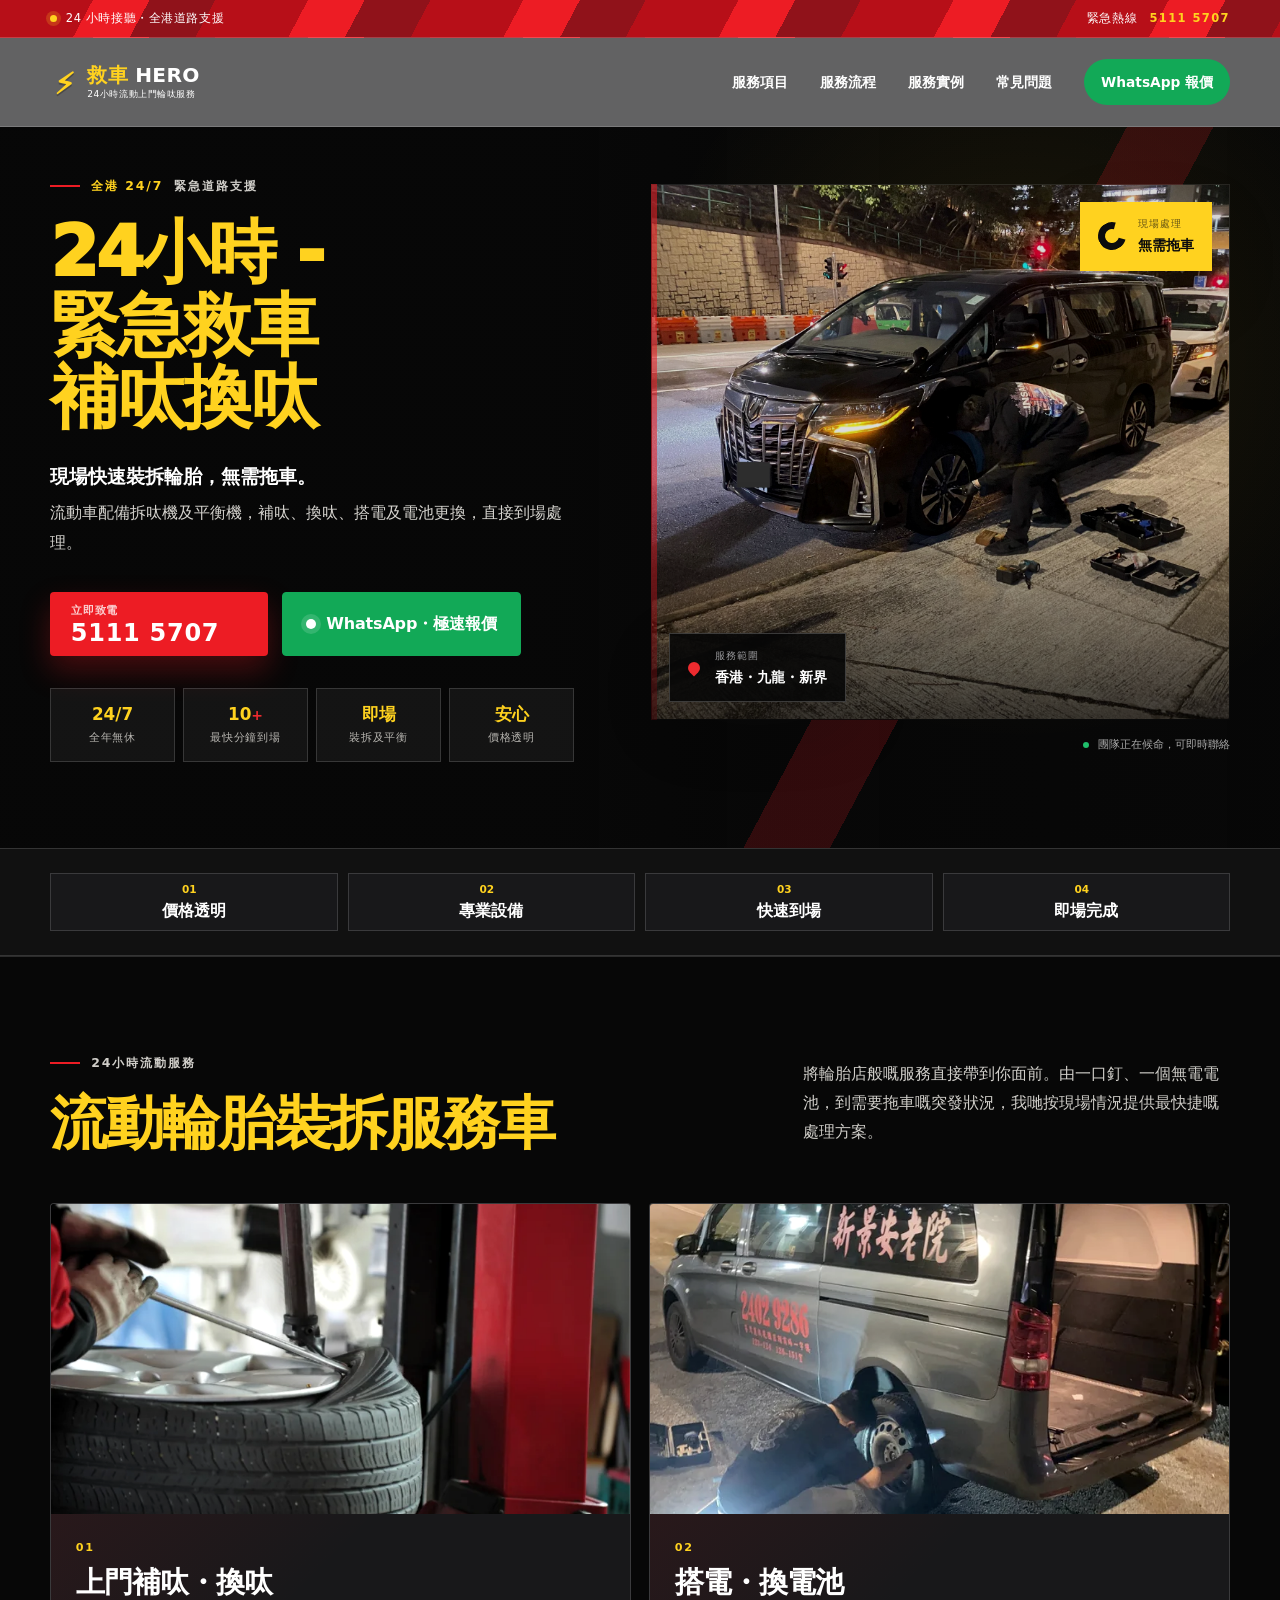
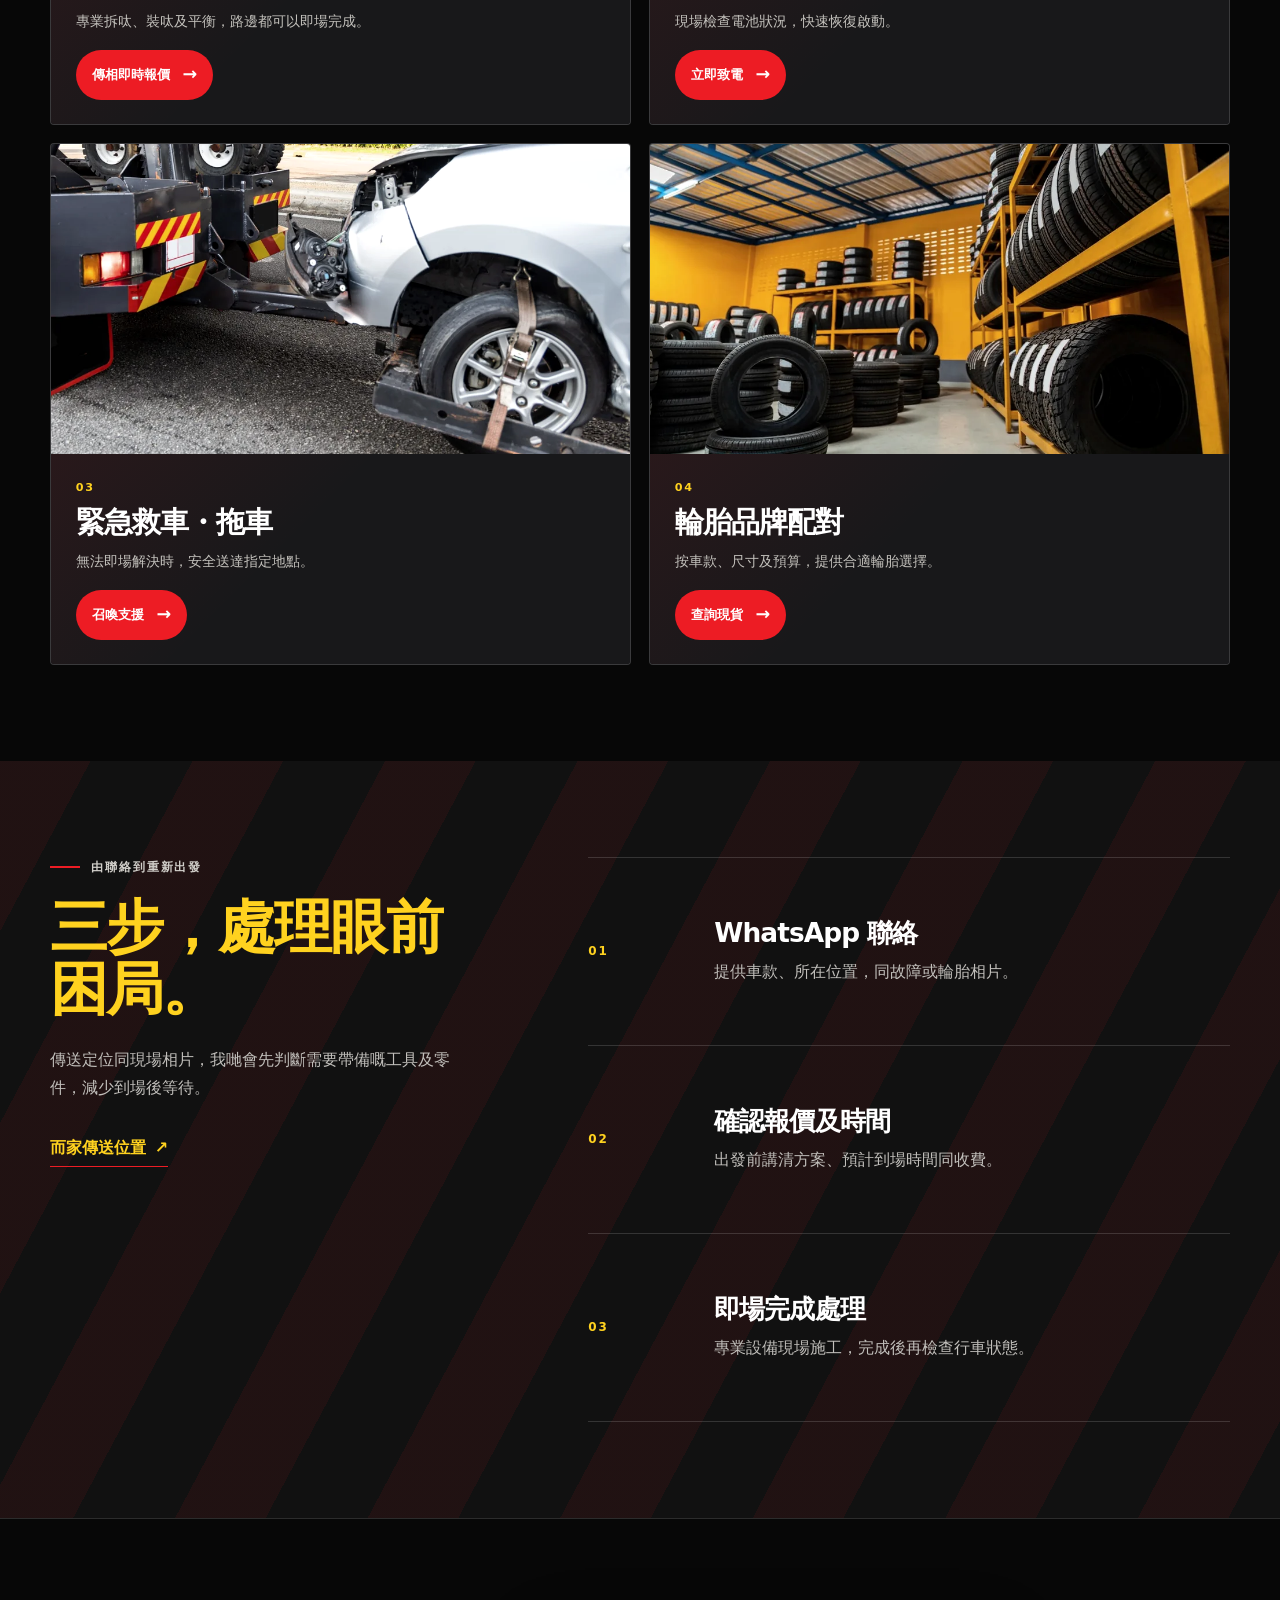
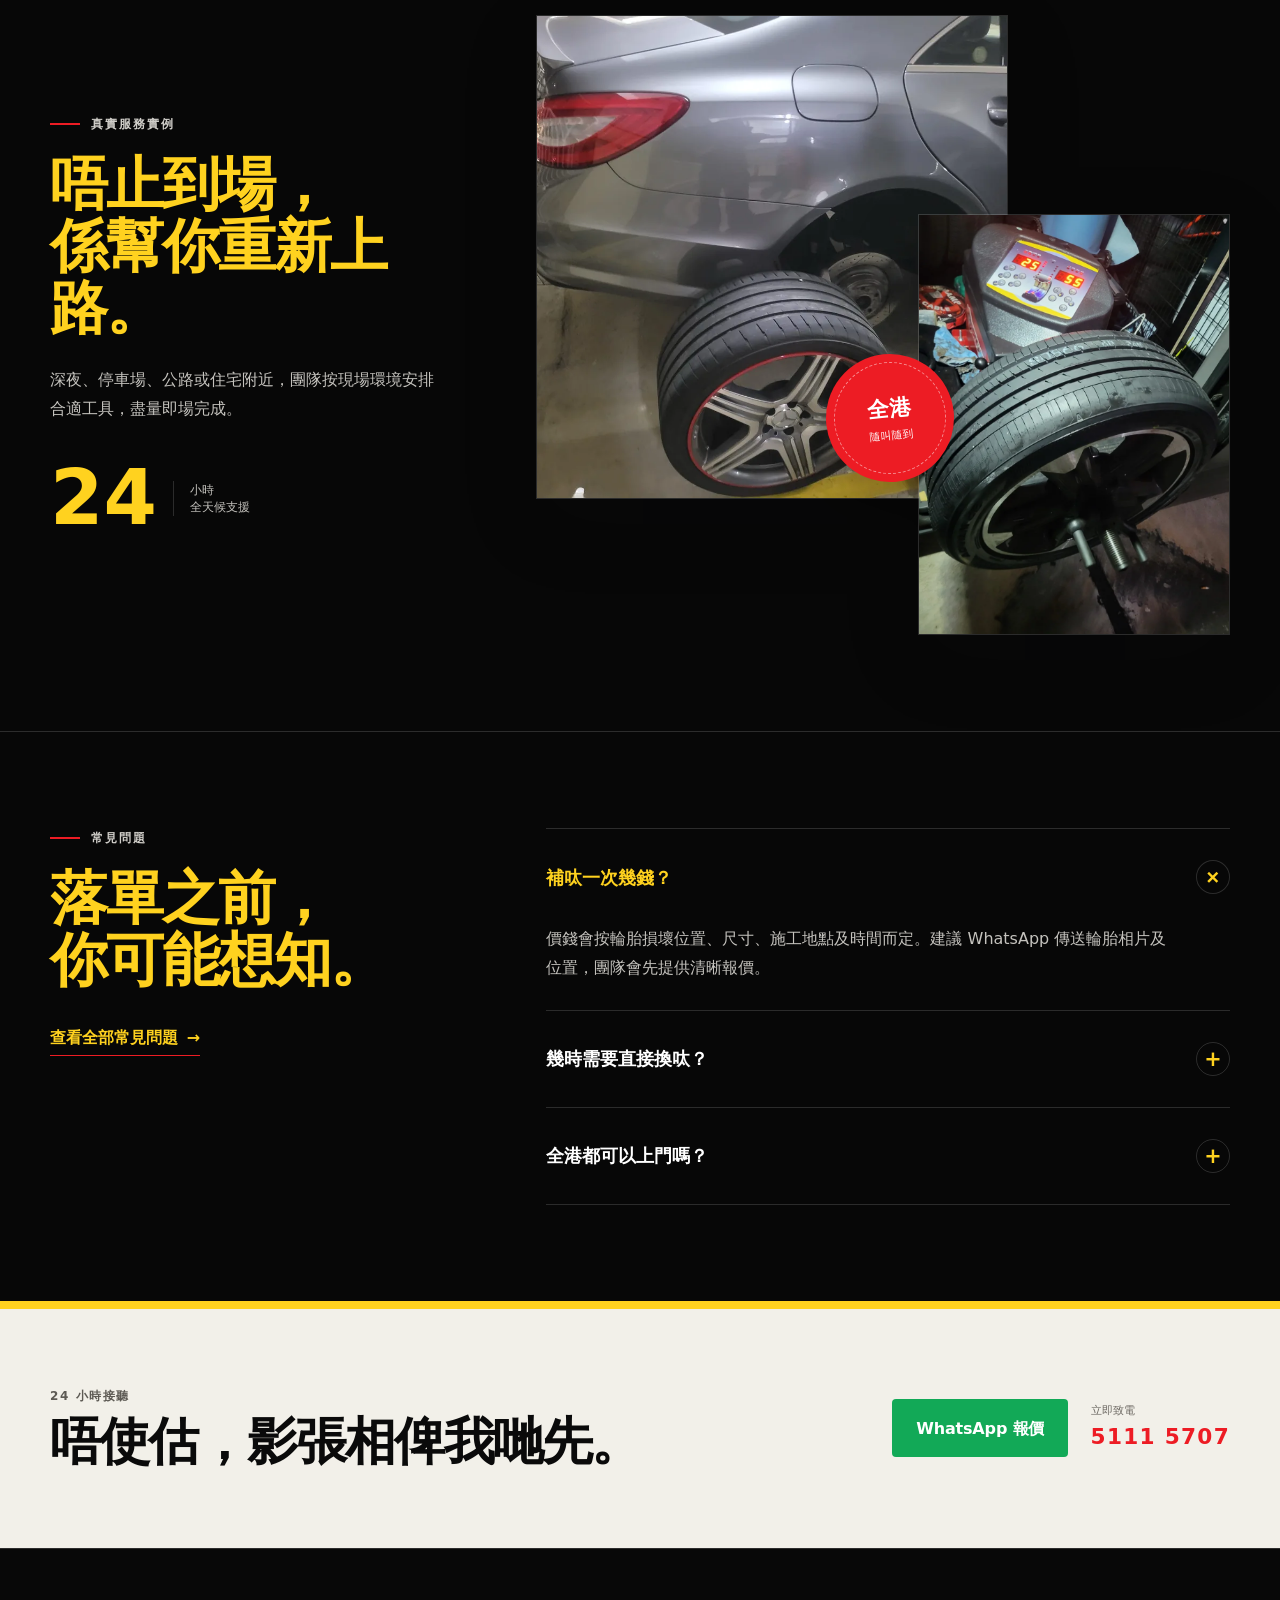
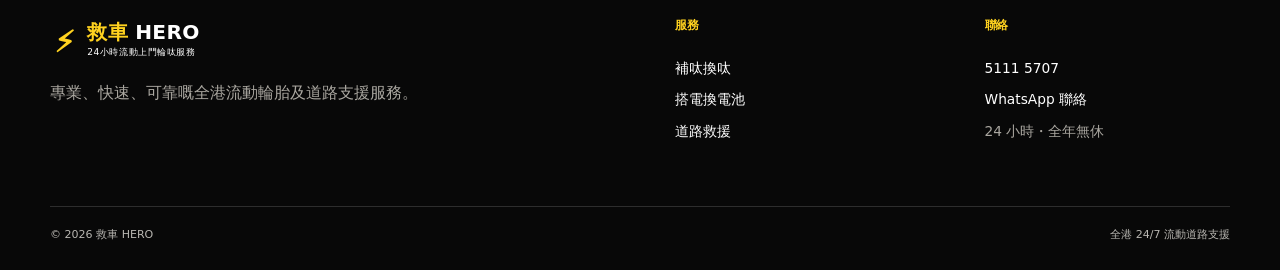
==== index.html @ 3fd49a1b "feat(預覽站): 發布 CarHero V2 獨立版本" ====
<!doctype html>
<html lang="zh-Hant-HK">
<head>
  <meta charset="UTF-8">
  <meta name="viewport" content="width=device-width, initial-scale=1.0, viewport-fit=cover">
  <meta name="theme-color" content="#0b0b0d">
  <link rel="icon" href="favicon.svg" type="image/svg+xml">
  <meta name="description" content="救車 HERO 提供全港 24 小時流動補呔、換呔、搭電及緊急道路支援。">
  <title>救車 HERO｜24 小時流動道路支援</title>
  <link rel="stylesheet" href="styles.css">
  <link rel="stylesheet" href="v2.css">
  <script src="app.js" defer></script>
</head>
<body class="v2-home">
  <a class="skip-link" href="#main">跳到主要內容</a>

  <header class="site-header" data-header>
    <div class="alert-bar">
      <div class="shell alert-inner">
        <p><span class="pulse" aria-hidden="true"></span>24 小時接聽・全港道路支援</p>
        <a href="tel:+85251115707" aria-label="致電救車 HERO 5111 5707">緊急熱線 <strong>5111 5707</strong></a>
      </div>
    </div>

    <div class="shell nav-wrap">
      <a class="brand" href="#top" aria-label="救車 HERO 首頁">
        <span class="brand-mark" aria-hidden="true"><span>⚡</span></span>
        <span class="brand-copy">
          <b>救車 <em>HERO</em></b>
          <small>24小時流動上門輪呔服務</small>
        </span>
      </a>

      <button class="menu-toggle" type="button" aria-expanded="false" aria-controls="site-nav" data-menu-toggle>
        <span class="sr-only">開啟選單</span>
        <span></span><span></span>
      </button>

      <nav id="site-nav" class="site-nav" aria-label="主要導覽" data-nav>
        <a href="#services">服務項目</a>
        <a href="#process">服務流程</a>
        <a href="#cases">服務實例</a>
        <a href="faq.html">常見問題</a>
        <a class="nav-cta" href="https://wa.me/85251115707" target="_blank" rel="noopener">WhatsApp 報價</a>
      </nav>
    </div>
  </header>

  <main id="main">
    <section id="top" class="hero">
      <div class="shell hero-grid">
        <div class="hero-copy reveal">
          <p class="eyebrow"><span>全港 24/7</span> 緊急道路支援</p>
          <h1>24小時 - 緊急救車<br><mark>補呔換呔</mark></h1>
          <p class="hero-lede"><strong>現場快速裝拆輪胎，無需拖車。</strong>流動車配備拆呔機及平衡機，補呔、換呔、搭電及電池更換，直接到場處理。</p>
          <div class="hero-actions">
            <a class="button button-primary" href="tel:+85251115707">
              <span class="button-kicker">立即致電</span>
              <strong>5111 5707</strong>
            </a>
            <a class="button button-secondary" href="https://wa.me/85251115707" target="_blank" rel="noopener">
              <span class="wa-dot" aria-hidden="true"></span>
              WhatsApp・極速報價
            </a>
          </div>
          <ul class="proof-list" aria-label="服務優點">
            <li><strong>24/7</strong><span>全年無休</span></li>
            <li><strong>10<small>+</small></strong><span>最快分鐘到場</span></li>
            <li><strong>即場</strong><span>裝拆及平衡</span></li>
            <li><strong>安心</strong><span>價格透明</span></li>
          </ul>
        </div>

        <div class="hero-visual reveal" data-delay="1">
          <div class="image-frame">
            <img src="assets/original-format/hero-van.webp" alt="救車 HERO 流動服務車在路邊候命" width="1600" height="1600" fetchpriority="high">
            <div class="location-chip">
              <span class="location-icon" aria-hidden="true"></span>
              <div><small>服務範圍</small><strong>香港・九龍・新界</strong></div>
            </div>
            <div class="response-card">
              <span class="response-ring" aria-hidden="true"></span>
              <div><small>現場處理</small><strong>無需拖車</strong></div>
            </div>
          </div>
          <p class="availability"><span></span>團隊正在候命，可即時聯絡</p>
        </div>
      </div>
    </section>

    <section class="signal-strip" aria-label="服務承諾">
      <div class="shell signal-grid">
        <p><span>01</span> 價格透明</p>
        <p><span>02</span> 專業設備</p>
        <p><span>03</span> 快速到場</p>
        <p><span>04</span> 即場完成</p>
      </div>
    </section>

    <section id="services" class="section services-section">
      <div class="shell">
        <div class="section-heading reveal">
          <div>
            <p class="eyebrow eyebrow-dark">24小時流動服務</p>
            <h2>流動輪胎裝拆服務車</h2>
          </div>
          <p>將輪胎店般嘅服務直接帶到你面前。由一口釘、一個無電電池，到需要拖車嘅突發狀況，我哋按現場情況提供最快捷嘅處理方案。</p>
        </div>

        <div class="service-grid">
          <article class="service-card service-card-wide reveal">
            <img src="assets/mobile-service.webp" alt="流動輪胎裝拆服務車內的專業設備" width="779" height="501" loading="lazy" decoding="async">
            <div class="service-overlay"></div>
            <div class="service-content">
              <span>01</span>
              <h3>上門補呔・換呔</h3>
              <p>專業拆呔、裝呔及平衡，路邊都可以即場完成。</p>
              <a href="https://wa.me/85251115707" target="_blank" rel="noopener">傳相即時報價 <span aria-hidden="true">→</span></a>
            </div>
          </article>

          <article class="service-card reveal" data-delay="1">
            <img src="assets/battery.webp" alt="道路救援人員為汽車處理電池問題" width="700" height="700" loading="lazy" decoding="async">
            <div class="service-overlay"></div>
            <div class="service-content">
              <span>02</span>
              <h3>搭電・換電池</h3>
              <p>現場檢查電池狀況，快速恢復啟動。</p>
              <a href="tel:+85251115707">立即致電 <span aria-hidden="true">→</span></a>
            </div>
          </article>

          <article class="service-card reveal">
            <img src="assets/tow.webp" alt="拖車道路支援服務" width="1000" height="667" loading="lazy" decoding="async">
            <div class="service-overlay"></div>
            <div class="service-content">
              <span>03</span>
              <h3>緊急救車・拖車</h3>
              <p>無法即場解決時，安全送達指定地點。</p>
              <a href="tel:+85251115707">召喚支援 <span aria-hidden="true">→</span></a>
            </div>
          </article>

          <article class="service-card service-card-wide reveal" data-delay="1">
            <img src="assets/tyre.webp" alt="技術人員在現場更換汽車輪胎" width="1000" height="563" loading="lazy" decoding="async">
            <div class="service-overlay"></div>
            <div class="service-content">
              <span>04</span>
              <h3>輪胎品牌配對</h3>
              <p>按車款、尺寸及預算，提供合適輪胎選擇。</p>
              <a href="https://wa.me/85251115707" target="_blank" rel="noopener">查詢現貨 <span aria-hidden="true">→</span></a>
            </div>
          </article>
        </div>
      </div>
    </section>

    <section id="process" class="section process-section">
      <div class="shell process-layout">
        <div class="process-intro reveal">
          <p class="eyebrow">由聯絡到重新出發</p>
          <h2>三步，處理眼前困局。</h2>
          <p>傳送定位同現場相片，我哋會先判斷需要帶備嘅工具及零件，減少到場後等待。</p>
          <a class="text-link" href="https://wa.me/85251115707" target="_blank" rel="noopener">而家傳送位置 <span aria-hidden="true">↗</span></a>
        </div>

        <ol class="steps">
          <li class="reveal">
            <span class="step-no">01</span>
            <div><h3>WhatsApp 聯絡</h3><p>提供車款、所在位置，同故障或輪胎相片。</p></div>
          </li>
          <li class="reveal" data-delay="1">
            <span class="step-no">02</span>
            <div><h3>確認報價及時間</h3><p>出發前講清方案、預計到場時間同收費。</p></div>
          </li>
          <li class="reveal" data-delay="2">
            <span class="step-no">03</span>
            <div><h3>即場完成處理</h3><p>專業設備現場施工，完成後再檢查行車狀態。</p></div>
          </li>
        </ol>
      </div>
    </section>

    <section id="cases" class="section cases-section">
      <div class="shell cases-grid">
        <div class="case-copy reveal">
          <p class="eyebrow eyebrow-dark">真實服務實例</p>
          <h2>唔止到場，<br>係幫你重新上路。</h2>
          <p>深夜、停車場、公路或住宅附近，團隊按現場環境安排合適工具，盡量即場完成。</p>
          <div class="case-stat">
            <strong>24</strong><span>小時<br>全天候支援</span>
          </div>
        </div>

        <div class="case-gallery reveal" data-delay="1">
          <figure class="case-main">
            <img src="assets/gallery-1.webp" alt="救車 HERO 團隊在道路現場提供輪胎服務" width="1200" height="900" loading="lazy" decoding="async">
          </figure>
          <figure class="case-secondary">
            <img src="assets/gallery-2.webp" alt="流動輪胎服務實例" width="900" height="1200" loading="lazy" decoding="async">
          </figure>
          <div class="case-badge"><strong>全港</strong><span>隨叫隨到</span></div>
        </div>
      </div>
    </section>

    <section id="faq" class="section faq-section">
      <div class="shell faq-layout">
        <div class="faq-heading reveal">
          <p class="eyebrow eyebrow-dark">常見問題</p>
          <h2>落單之前，<br>你可能想知。</h2>
          <a class="text-link faq-more-link" href="faq.html">查看全部常見問題 <span aria-hidden="true">→</span></a>
        </div>
        <div class="accordion" data-accordion>
          <details class="reveal" open>
            <summary>補呔一次幾錢？<span aria-hidden="true">+</span></summary>
            <p>價錢會按輪胎損壞位置、尺寸、施工地點及時間而定。建議 WhatsApp 傳送輪胎相片及位置，團隊會先提供清晰報價。</p>
          </details>
          <details class="reveal">
            <summary>幾時需要直接換呔？<span aria-hidden="true">+</span></summary>
            <p>如果損壞位於胎側、破口太大、胎紋不足，或輪胎已老化，安全起見通常需要更換；技術人員會先按現場情況檢查。</p>
          </details>
          <details class="reveal">
            <summary>全港都可以上門嗎？<span aria-hidden="true">+</span></summary>
            <p>服務覆蓋香港、九龍及新界；實際到場時間會受所在地點、路況及當時服務需求影響。</p>
          </details>
        </div>
      </div>
    </section>

    <section class="final-cta">
      <div class="shell final-cta-inner reveal">
        <div>
          <p>24 小時接聽</p>
          <h2>唔使估，影張相俾我哋先。</h2>
        </div>
        <div class="final-actions">
          <a class="button button-light" href="https://wa.me/85251115707" target="_blank" rel="noopener">WhatsApp 報價</a>
          <a class="call-link" href="tel:+85251115707"><small>立即致電</small><strong>5111 5707</strong></a>
        </div>
      </div>
    </section>
  </main>

  <footer class="site-footer">
    <div class="shell footer-grid">
      <div>
        <a class="brand brand-footer" href="#top">
          <span class="brand-mark" aria-hidden="true"><span>⚡</span></span>
          <span class="brand-copy"><b>救車 <em>HERO</em></b><small>24小時流動上門輪呔服務</small></span>
        </a>
        <p>專業、快速、可靠嘅全港流動輪胎及道路支援服務。</p>
      </div>
      <div><h3>服務</h3><a href="#services">補呔換呔</a><a href="#services">搭電換電池</a><a href="#services">道路救援</a></div>
      <div><h3>聯絡</h3><a href="tel:+85251115707">5111 5707</a><a href="https://wa.me/85251115707" target="_blank" rel="noopener">WhatsApp 聯絡</a><p>24 小時・全年無休</p></div>
    </div>
    <div class="shell footer-bottom"><p>© <span data-year>2026</span> 救車 HERO</p><p>全港 24/7 流動道路支援</p></div>
  </footer>

  <div class="mobile-actions" aria-label="快速聯絡">
    <a href="tel:+85251115707"><span>立即致電</span><strong>5111 5707</strong></a>
    <a href="https://wa.me/85251115707" target="_blank" rel="noopener">WhatsApp 報價</a>
  </div>
</body>
</html>
---- styles.css ----
@layer reset, tokens, base, components, sections, responsive, motion;

@layer reset {
  *, *::before, *::after { box-sizing: border-box; }
  html { scroll-behavior: smooth; }
  body, h1, h2, h3, p, ul, ol, figure { margin: 0; }
  ul, ol { padding: 0; list-style: none; }
  img { display: block; max-width: 100%; }
  a { color: inherit; text-decoration: none; }
  button { font: inherit; }
}

@layer tokens {
  :root {
    --ink: #0b0b0d;
    --ink-soft: #19191d;
    --paper: #f4f1ea;
    --paper-deep: #e9e4da;
    --white: #fff;
    --red: #ed2b2f;
    --red-dark: #b8121c;
    --yellow: #f4c83c;
    --green: #1fbf6b;
    --grey: #aaa9a5;
    --line: rgba(11, 11, 13, .14);
    --shell: min(1180px, calc(100% - 48px));
    --radius-sm: 10px;
    --radius-md: 18px;
    --radius-lg: 28px;
    --shadow: 0 24px 70px rgba(12, 12, 14, .16);
    --ease: cubic-bezier(.2, .75, .25, 1);
  }
}

@layer base {
  body {
    min-width: 320px;
    overflow-x: clip;
    background: var(--paper);
    color: var(--ink);
    font-family: "Noto Sans TC", "PingFang HK", "Microsoft JhengHei", system-ui, sans-serif;
    line-height: 1.6;
    -webkit-font-smoothing: antialiased;
  }

  body.nav-open { overflow: hidden; }
  .shell { width: var(--shell); margin-inline: auto; }
  .section { padding: 116px 0; }
  h1, h2, h3 { line-height: 1.08; letter-spacing: -.045em; }
  h2 { font-size: clamp(2.3rem, 4.5vw, 4.6rem); }
  p { color: #555450; }
  mark { color: var(--red); background: none; }

  .skip-link {
    position: fixed; left: 1rem; top: -5rem; z-index: 1000;
    padding: .75rem 1rem; background: var(--yellow); color: var(--ink); font-weight: 800;
  }
  .skip-link:focus { top: 1rem; }
  :focus-visible { outline: 3px solid var(--yellow); outline-offset: 4px; }
  .sr-only { position: absolute; width: 1px; height: 1px; padding: 0; margin: -1px; overflow: hidden; clip: rect(0,0,0,0); white-space: nowrap; border: 0; }
}

@layer components {
  .eyebrow {
    display: flex; align-items: center; gap: .7rem; margin-bottom: 1.25rem;
    color: rgba(255,255,255,.7); font-size: .78rem; font-weight: 800; letter-spacing: .15em;
  }
  .eyebrow::before { content: ""; width: 30px; height: 2px; background: var(--red); }
  .eyebrow span { color: var(--yellow); }
  .eyebrow-dark { color: #75736d; }

  .button {
    min-height: 58px; display: inline-flex; align-items: center; justify-content: center;
    border-radius: var(--radius-sm); font-weight: 850; letter-spacing: -.01em;
    transition: transform .25s var(--ease), background .25s, color .25s, border-color .25s;
  }
  .button:hover { transform: translateY(-3px); }
  .button-primary {
    min-width: 218px; padding: .63rem 1.3rem; flex-direction: column; align-items: flex-start;
    color: var(--white); background: var(--red); box-shadow: 0 14px 32px rgba(237,43,47,.25);
  }
  .button-primary:hover { background: #ff3439; }
  .button-primary .button-kicker { font-size: .68rem; opacity: .78; letter-spacing: .08em; }
  .button-primary strong { font-size: 1.5rem; line-height: 1.1; letter-spacing: .03em; }
  .button-secondary { padding: 0 1.45rem; color: var(--white); border: 1px solid rgba(255,255,255,.25); }
  .button-secondary:hover { border-color: var(--green); background: rgba(31,191,107,.11); }
  .wa-dot { width: 10px; height: 10px; margin-right: .65rem; border-radius: 999px; background: var(--green); box-shadow: 0 0 0 5px rgba(31,191,107,.14); }

  .brand { display: inline-flex; align-items: center; gap: .8rem; }
  .brand-mark {
    width: 47px; height: 47px; display: grid; place-items: center; position: relative;
    color: var(--white); background: var(--red); clip-path: polygon(50% 0, 94% 20%, 86% 76%, 50% 100%, 14% 76%, 6% 20%);
  }
  .brand-mark::after { content: ""; position: absolute; inset: 5px; border: 1px solid rgba(255,255,255,.55); clip-path: inherit; }
  .brand-mark span { position: relative; z-index: 1; font-weight: 950; font-size: .77rem; letter-spacing: -.05em; }
  .brand-copy { display: flex; flex-direction: column; color: var(--white); line-height: 1; }
  .brand-copy b { font-size: 1.12rem; letter-spacing: .05em; }
  .brand-copy em { color: var(--red); font-style: normal; }
  .brand-copy small { margin-top: .4rem; color: #8e8e91; font-size: .52rem; letter-spacing: .13em; }
}

@layer sections {
  .site-header { position: absolute; top: 0; left: 0; right: 0; z-index: 40; color: var(--white); transition: background .25s, box-shadow .25s, transform .25s; }
  .site-header.is-stuck { position: fixed; background: rgba(11,11,13,.96); box-shadow: 0 10px 35px rgba(0,0,0,.24); backdrop-filter: blur(12px); }
  .site-header.is-stuck .alert-bar { display: none; }
  .alert-bar { height: 38px; display: flex; align-items: center; background: #050506; border-bottom: 1px solid rgba(255,255,255,.08); }
  .alert-inner { display: flex; align-items: center; justify-content: space-between; font-size: .72rem; letter-spacing: .05em; }
  .alert-inner p { display: flex; align-items: center; color: #b6b6b7; }
  .alert-inner a { color: #d2d2d3; }
  .alert-inner strong { margin-left: .5rem; color: var(--yellow); letter-spacing: .12em; }
  .pulse { width: 7px; height: 7px; margin-right: .55rem; border-radius: 99px; background: var(--green); box-shadow: 0 0 0 5px rgba(31,191,107,.1); }

  .nav-wrap { min-height: 82px; display: flex; align-items: center; justify-content: space-between; }
  .site-nav { display: flex; align-items: center; gap: 2rem; font-size: .86rem; font-weight: 700; }
  .site-nav > a { color: #c8c8ca; transition: color .2s; }
  .site-nav > a:hover { color: var(--white); }
  .site-nav .nav-cta { padding: .72rem 1.05rem; color: var(--white); border: 1px solid rgba(255,255,255,.24); border-radius: 8px; }
  .site-nav .nav-cta:hover { border-color: var(--green); color: #bff5d7; }
  .menu-toggle { display: none; width: 44px; height: 44px; border: 0; background: transparent; }
  .menu-toggle > span:not(.sr-only) { display: block; width: 24px; height: 2px; margin: 6px auto; background: var(--white); transition: transform .25s, opacity .25s; }

  .hero { min-height: 780px; display: flex; align-items: center; position: relative; overflow: hidden; color: var(--white); background: var(--ink); padding: 176px 0 100px; }
  .hero::before {
    content: ""; position: absolute; inset: 0; pointer-events: none;
    background: radial-gradient(circle at 70% 22%, rgba(237,43,47,.14), transparent 31%), linear-gradient(90deg, transparent 0 49%, rgba(255,255,255,.02) 49% 49.1%, transparent 49.1%);
  }
  .hero::after { content: "24/7"; position: absolute; left: -1.5rem; bottom: -8rem; font-weight: 950; font-size: clamp(12rem, 23vw, 22rem); letter-spacing: -.1em; color: rgba(255,255,255,.018); pointer-events: none; }
  .hero-grid { display: grid; grid-template-columns: .92fr 1.08fr; gap: clamp(2.5rem, 6vw, 6.5rem); align-items: center; position: relative; z-index: 1; }
  .hero h1 { max-width: 690px; margin-bottom: 1.55rem; font-size: clamp(3rem, 5.5vw, 5.75rem); font-weight: 950; }
  .hero-lede { max-width: 590px; color: #b9b9bc; font-size: 1.05rem; line-height: 1.82; }
  .hero-actions { display: flex; align-items: center; gap: .85rem; margin-top: 2.15rem; }
  .proof-list { display: flex; gap: 1.65rem; margin-top: 2.5rem; }
  .proof-list li { display: flex; flex-direction: column; padding-right: 1.65rem; border-right: 1px solid rgba(255,255,255,.13); }
  .proof-list li:last-child { padding-right: 0; border: 0; }
  .proof-list strong { color: var(--white); font-size: 1.2rem; line-height: 1.1; }
  .proof-list strong small { color: var(--red); }
  .proof-list span { margin-top: .35rem; color: #77777b; font-size: .66rem; letter-spacing: .07em; }

  .image-frame { position: relative; padding: 16px 0 0 16px; }
  .image-frame::before { content: ""; position: absolute; inset: 0 16px 16px 0; border: 1px solid rgba(244,200,60,.52); }
  .image-frame > img { width: 100%; aspect-ratio: 1.08 / 1; object-fit: cover; object-position: 56% center; position: relative; filter: saturate(.83) contrast(1.04); }
  .image-frame::after { content: ""; position: absolute; inset: 16px 0 0 16px; background: linear-gradient(180deg, transparent 62%, rgba(5,5,6,.62)); pointer-events: none; }
  .location-chip, .response-card { position: absolute; z-index: 2; display: flex; align-items: center; color: var(--white); box-shadow: var(--shadow); }
  .location-chip { left: -34px; bottom: 45px; gap: .9rem; padding: .85rem 1.15rem; background: rgba(18,18,21,.95); border: 1px solid rgba(255,255,255,.11); }
  .location-chip small, .response-card small { display: block; color: #98989b; font-size: .61rem; letter-spacing: .1em; }
  .location-chip strong, .response-card strong { display: block; margin-top: .15rem; font-size: .86rem; }
  .location-icon { width: 12px; height: 12px; border-radius: 50% 50% 50% 0; background: var(--red); transform: rotate(-45deg); }
  .response-card { top: 0; right: -24px; gap: .8rem; padding: .9rem 1.1rem; color: var(--ink); background: var(--yellow); }
  .response-card small { color: rgba(11,11,13,.62); }
  .response-ring { width: 28px; height: 28px; border-radius: 50%; border: 7px solid var(--ink); border-right-color: transparent; transform: rotate(-30deg); }
  .availability { display: flex; align-items: center; justify-content: flex-end; gap: .55rem; margin-top: 1rem; color: #79797c; font-size: .7rem; }
  .availability span { width: 6px; height: 6px; border-radius: 50%; background: var(--green); }

  .signal-strip { color: var(--white); background: var(--red); }
  .signal-grid { min-height: 82px; display: grid; grid-template-columns: repeat(4, 1fr); align-items: center; }
  .signal-grid p { color: var(--white); font-weight: 800; text-align: center; border-right: 1px solid rgba(255,255,255,.22); }
  .signal-grid p:last-child { border-right: 0; }
  .signal-grid span { margin-right: .55rem; color: rgba(255,255,255,.5); font-size: .66rem; }

  .services-section { background: var(--paper); }
  .section-heading { display: grid; grid-template-columns: 1.05fr .65fr; gap: 7rem; align-items: end; margin-bottom: 3rem; }
  .section-heading > p { padding-bottom: .55rem; font-size: 1rem; line-height: 1.8; }
  .service-grid { display: grid; grid-template-columns: 1.2fr .8fr .8fr 1.2fr; grid-auto-rows: 430px; gap: 14px; }
  .service-card { min-width: 0; position: relative; overflow: hidden; background: var(--ink-soft); }
  .service-card-wide { grid-column: span 2; }
  .service-card img { width: 100%; height: 100%; object-fit: cover; transition: transform .65s var(--ease), filter .4s; }
  .service-card:hover img { transform: scale(1.045); filter: saturate(.8); }
  .service-overlay { position: absolute; inset: 0; background: linear-gradient(180deg, rgba(5,5,6,.02), rgba(5,5,6,.88)); }
  .service-content { position: absolute; inset: auto 0 0; padding: 2rem; color: var(--white); }
  .service-content > span { color: var(--yellow); font-size: .7rem; font-weight: 850; letter-spacing: .16em; }
  .service-content h3 { margin: .65rem 0; font-size: clamp(1.45rem, 2.2vw, 2.2rem); }
  .service-content p { max-width: 390px; color: rgba(255,255,255,.7); font-size: .88rem; }
  .service-content a { display: inline-flex; gap: .8rem; align-items: center; margin-top: 1.25rem; font-size: .82rem; font-weight: 800; }
  .service-content a span { color: var(--red); font-size: 1.1rem; }

  .process-section { color: var(--white); background: var(--ink); }
  .process-layout { display: grid; grid-template-columns: .78fr 1.22fr; gap: 8rem; }
  .process-intro { position: sticky; top: 130px; align-self: start; }
  .process-intro h2 { max-width: 510px; margin-bottom: 1.5rem; }
  .process-intro > p:not(.eyebrow) { max-width: 480px; color: #9a9a9e; line-height: 1.8; }
  .text-link { display: inline-flex; gap: .55rem; margin-top: 2rem; padding-bottom: .3rem; border-bottom: 1px solid var(--red); font-weight: 800; }
  .steps { border-top: 1px solid rgba(255,255,255,.13); }
  .steps li { min-height: 188px; display: grid; grid-template-columns: 110px 1fr; align-items: center; gap: 1rem; border-bottom: 1px solid rgba(255,255,255,.13); }
  .step-no { color: var(--red); font-size: .75rem; font-weight: 900; letter-spacing: .16em; }
  .steps h3 { margin-bottom: .7rem; font-size: 1.65rem; }
  .steps p { max-width: 480px; color: #88888c; }

  .cases-section { background: var(--paper-deep); overflow: hidden; }
  .cases-grid { display: grid; grid-template-columns: .72fr 1.28fr; gap: 6rem; align-items: center; }
  .case-copy > p:not(.eyebrow) { max-width: 440px; margin-top: 1.6rem; line-height: 1.8; }
  .case-stat { display: flex; align-items: center; gap: 1rem; margin-top: 2.25rem; }
  .case-stat strong { font-size: 4.8rem; line-height: 1; color: var(--red); }
  .case-stat span { padding-left: 1rem; border-left: 1px solid var(--line); color: #66645f; font-size: .78rem; line-height: 1.4; }
  .case-gallery { min-height: 620px; position: relative; }
  .case-gallery figure { position: absolute; overflow: hidden; box-shadow: var(--shadow); }
  .case-gallery img { width: 100%; height: 100%; object-fit: cover; }
  .case-main { left: 0; top: 0; width: 68%; height: 78%; }
  .case-secondary { right: 0; bottom: 0; width: 45%; height: 68%; border: 10px solid var(--paper-deep); }
  .case-badge { width: 128px; aspect-ratio: 1; position: absolute; left: 51%; top: 65%; display: grid; place-content: center; text-align: center; transform: translate(-50%,-50%) rotate(-6deg); background: var(--yellow); border-radius: 50%; box-shadow: 0 15px 35px rgba(0,0,0,.15); }
  .case-badge::before { content: ""; position: absolute; inset: 8px; border: 1px dashed rgba(11,11,13,.4); border-radius: inherit; }
  .case-badge strong, .case-badge span { position: relative; z-index: 1; }
  .case-badge strong { font-size: 1.35rem; }
  .case-badge span { font-size: .67rem; }

  .faq-section { background: var(--paper); }
  .faq-layout { display: grid; grid-template-columns: .72fr 1.28fr; gap: 7rem; }
  .accordion { border-top: 1px solid var(--line); }
  .accordion details { border-bottom: 1px solid var(--line); }
  .accordion summary { min-height: 96px; display: flex; align-items: center; justify-content: space-between; gap: 1rem; cursor: pointer; font-size: 1.15rem; font-weight: 850; list-style: none; }
  .accordion summary::-webkit-details-marker { display: none; }
  .accordion summary span { display: grid; place-items: center; width: 34px; height: 34px; flex: 0 0 auto; border: 1px solid var(--line); border-radius: 50%; color: var(--red); font-size: 1.3rem; transition: transform .25s; }
  .accordion details[open] summary span { transform: rotate(45deg); }
  .accordion details p { max-width: 760px; padding: 0 3.5rem 1.7rem 0; line-height: 1.8; }

  .final-cta { padding: 78px 0; color: var(--white); background: var(--red); }
  .final-cta-inner { display: flex; align-items: center; justify-content: space-between; gap: 3rem; }
  .final-cta p { margin-bottom: .5rem; color: rgba(255,255,255,.64); font-size: .75rem; font-weight: 800; letter-spacing: .13em; }
  .final-cta h2 { font-size: clamp(2rem, 4vw, 4rem); }
  .final-actions { display: flex; align-items: center; gap: 1.4rem; flex: 0 0 auto; }
  .button-light { min-width: 176px; padding: 0 1.25rem; color: var(--ink); background: var(--white); }
  .call-link { display: flex; flex-direction: column; }
  .call-link small { color: rgba(255,255,255,.6); font-size: .67rem; }
  .call-link strong { font-size: 1.35rem; letter-spacing: .06em; }

  .site-footer { padding: 70px 0 26px; color: var(--white); background: #070708; }
  .footer-grid { display: grid; grid-template-columns: 1.6fr .7fr .7fr; gap: 4rem; }
  .brand-footer { margin-bottom: 1.2rem; }
  .footer-grid > div:first-child p { max-width: 400px; color: #77777a; }
  .footer-grid h3 { margin-bottom: 1rem; color: #77777a; font-size: .72rem; letter-spacing: .12em; }
  .footer-grid > div:not(:first-child) { display: flex; flex-direction: column; align-items: flex-start; gap: .6rem; font-size: .86rem; }
  .footer-grid > div:not(:first-child) p { color: #77777a; }
  .footer-bottom { display: flex; justify-content: space-between; margin-top: 4rem; padding-top: 1.2rem; border-top: 1px solid rgba(255,255,255,.09); font-size: .69rem; }
  .footer-bottom p { color: #626266; }
  .mobile-actions { display: none; }
}

@layer responsive {
  @media (max-width: 1050px) {
    :root { --shell: min(100% - 36px, 900px); }
    .hero { min-height: 0; padding-top: 158px; }
    .hero-grid { grid-template-columns: 1fr; gap: 4rem; }
    .hero-copy { max-width: 760px; }
    .hero-visual { width: min(760px, 94%); margin-inline: auto; }
    .image-frame > img { aspect-ratio: 1.45 / 1; }
    .section-heading, .process-layout, .cases-grid, .faq-layout { gap: 4rem; }
    .service-grid { grid-template-columns: 1fr 1fr; grid-auto-rows: 390px; }
    .service-card-wide { grid-column: span 1; }
    .process-layout { grid-template-columns: .8fr 1.2fr; }
    .cases-grid { grid-template-columns: .8fr 1.2fr; }
    .site-nav { gap: 1.1rem; }
  }

  @media (max-width: 760px) {
    :root { --shell: calc(100% - 32px); }
    body { padding-bottom: calc(66px + env(safe-area-inset-bottom)); }
    .section { padding: 78px 0; }
    .alert-bar { height: 34px; }
    .alert-inner p { font-size: .64rem; }
    .alert-inner a { font-size: 0; }
    .alert-inner strong { font-size: .72rem; }
    .nav-wrap { min-height: 70px; }
    .brand-mark { width: 41px; height: 41px; }
    .brand-copy b { font-size: 1rem; }
    .brand-copy small { font-size: .45rem; }
    .menu-toggle { display: block; position: relative; z-index: 3; }
    .site-nav { position: fixed; inset: 0; z-index: 2; display: flex; flex-direction: column; align-items: flex-start; justify-content: center; gap: 0; padding: 7rem 2rem 5rem; background: rgba(8,8,9,.98); transform: translateX(100%); visibility: hidden; transition: transform .35s var(--ease), visibility .35s; }
    .site-nav.is-open { transform: translateX(0); visibility: visible; }
    .site-nav > a { width: 100%; padding: 1rem 0; color: var(--white); border-bottom: 1px solid rgba(255,255,255,.1); font-size: 1.35rem; }
    .site-nav .nav-cta { margin-top: 1.4rem; padding: 1rem; text-align: center; border-color: var(--green); }
    .menu-toggle[aria-expanded="true"] > span:nth-of-type(2) { transform: translateY(4px) rotate(45deg); }
    .menu-toggle[aria-expanded="true"] > span:nth-of-type(3) { transform: translateY(-4px) rotate(-45deg); }

    .hero { padding: 142px 0 72px; }
    .hero::after { left: -1rem; bottom: -1rem; font-size: 10rem; }
    .hero-grid { gap: 3.3rem; }
    .hero h1 { font-size: clamp(2.65rem, 12.2vw, 4.3rem); margin-bottom: 1.1rem; }
    .hero-lede { font-size: .94rem; line-height: 1.75; }
    .hero-actions { align-items: stretch; flex-direction: column; }
    .button-primary, .button-secondary { width: 100%; align-items: center; }
    .proof-list { gap: 0; justify-content: space-between; }
    .proof-list li { flex: 1; padding: 0 .65rem; text-align: center; }
    .proof-list li:first-child { padding-left: 0; }
    .proof-list span { font-size: .58rem; }
    .hero-visual { width: 100%; }
    .image-frame { padding: 9px 0 0 9px; }
    .image-frame::before { inset: 0 9px 9px 0; }
    .image-frame::after { inset: 9px 0 0 9px; }
    .image-frame > img { aspect-ratio: 1.18 / 1; object-position: 54% center; }
    .location-chip { left: -4px; bottom: 22px; padding: .65rem .8rem; }
    .response-card { top: -12px; right: -4px; padding: .65rem .8rem; }
    .availability { justify-content: flex-start; }

    .signal-grid { min-height: 112px; grid-template-columns: 1fr 1fr; padding-block: .5rem; }
    .signal-grid p { padding: .45rem; border-right: 1px solid rgba(255,255,255,.22); font-size: .8rem; }
    .signal-grid p:nth-child(2) { border-right: 0; }

    .section-heading { grid-template-columns: 1fr; gap: 1.2rem; margin-bottom: 2.2rem; }
    .section-heading > p { font-size: .92rem; }
    h2 { font-size: clamp(2.25rem, 11vw, 3.7rem); }
    .service-grid { grid-template-columns: 1fr; grid-auto-rows: 410px; gap: 10px; }
    .service-card-wide { grid-column: auto; }
    .service-content { padding: 1.5rem; }

    .process-layout { grid-template-columns: 1fr; gap: 3rem; }
    .process-intro { position: static; }
    .steps li { min-height: 160px; grid-template-columns: 62px 1fr; }
    .steps h3 { font-size: 1.4rem; }

    .cases-grid { grid-template-columns: 1fr; gap: 3.4rem; }
    .case-gallery { min-height: 520px; }
    .case-main { width: 79%; height: 71%; }
    .case-secondary { width: 48%; height: 56%; border-width: 7px; }
    .case-badge { width: 104px; left: 62%; top: 61%; }

    .faq-layout { grid-template-columns: 1fr; gap: 2.6rem; }
    .accordion summary { min-height: 82px; font-size: 1rem; }
    .accordion details p { padding-right: 1rem; font-size: .9rem; }

    .final-cta { padding: 62px 0; }
    .final-cta-inner { align-items: flex-start; flex-direction: column; }
    .final-actions { width: 100%; align-items: stretch; flex-direction: column; }
    .call-link { align-items: center; }
    .footer-grid { grid-template-columns: 1fr 1fr; gap: 2.5rem 1.5rem; }
    .footer-grid > div:first-child { grid-column: 1 / -1; }
    .footer-bottom { align-items: flex-start; flex-direction: column; gap: .35rem; }

    .mobile-actions { position: fixed; left: 0; right: 0; bottom: 0; z-index: 45; display: grid; grid-template-columns: 1fr 1fr; min-height: calc(66px + env(safe-area-inset-bottom)); padding-bottom: env(safe-area-inset-bottom); color: var(--white); background: var(--ink); box-shadow: 0 -10px 30px rgba(0,0,0,.25); }
    .mobile-actions a { display: flex; align-items: center; justify-content: center; flex-direction: column; font-weight: 850; }
    .mobile-actions a:first-child { border-right: 1px solid rgba(255,255,255,.13); }
    .mobile-actions a:last-child { background: var(--red); }
    .mobile-actions span { color: #89898d; font-size: .58rem; }
    .mobile-actions strong { font-size: 1.02rem; letter-spacing: .05em; }
  }
}

@layer motion {
  .reveal { opacity: .985; transform: translateY(8px); transition: opacity .7s var(--ease), transform .7s var(--ease); }
  .reveal[data-delay="1"] { transition-delay: .1s; }
  .reveal[data-delay="2"] { transition-delay: .2s; }
  .reveal.is-visible { opacity: 1; transform: translateY(0); }

  @media (prefers-reduced-motion: reduce) {
    html { scroll-behavior: auto; }
    *, *::before, *::after { animation-duration: .01ms !important; animation-iteration-count: 1 !important; transition-duration: .01ms !important; scroll-behavior: auto !important; }
    .reveal,
    .reveal.is-visible { opacity: 1; transform: none; }
  }
}

@layer sections {
  .site-nav > a[aria-current="page"] { color: var(--white); }
  .site-nav > a[aria-current="page"]::after { content: ""; display: block; width: 100%; height: 2px; margin-top: .35rem; background: var(--red); }
  .faq-more-link { color: var(--ink); }

  .faq-page-intro {
    min-height: 500px;
    display: flex;
    align-items: flex-end;
    position: relative;
    overflow: hidden;
    padding: 184px 0 92px;
    color: var(--white);
    background: var(--ink);
  }
  .faq-page-intro::before {
    content: "";
    position: absolute;
    inset: 0;
    pointer-events: none;
    background:
      radial-gradient(circle at 76% 28%, rgba(237,43,47,.13), transparent 29%),
      linear-gradient(90deg, transparent 0 49%, rgba(255,255,255,.025) 49% 49.1%, transparent 49.1%);
  }
  .faq-intro-grid { display: grid; grid-template-columns: .88fr 1.12fr; align-items: end; gap: clamp(3rem, 8vw, 8.5rem); position: relative; z-index: 1; }
  .faq-intro-heading h1 { max-width: 700px; font-size: clamp(3rem, 5.4vw, 5.65rem); font-weight: 950; }
  .faq-intro-copy { max-width: 610px; padding-bottom: .4rem; }
  .faq-intro-copy > p { color: #aaaab0; font-size: 1rem; line-height: 1.85; }
  .faq-intro-actions { display: flex; align-items: center; gap: 1.3rem; margin-top: 2rem; }
  .faq-intro-actions .button-primary,
  .faq-call-link strong { white-space: nowrap; }
  .faq-call-link { display: flex; flex-direction: column; }
  .faq-call-link small { color: #7f7f84; font-size: .65rem; letter-spacing: .08em; }
  .faq-call-link strong { margin-top: .15rem; color: var(--white); font-size: 1.35rem; letter-spacing: .06em; }

  .faq-service-proof {
    position: relative;
    padding: clamp(64px, 7vw, 104px) 0;
    overflow: hidden;
    background: var(--paper);
    border-bottom: 1px solid var(--line);
  }
  .faq-proof-heading {
    display: grid;
    grid-template-columns: minmax(0, 1.06fr) minmax(320px, .94fr);
    align-items: end;
    gap: clamp(3rem, 8vw, 8rem);
  }
  .faq-proof-heading h2 { max-width: 720px; font-size: clamp(2.7rem, 4.9vw, 5rem); }
  .faq-proof-heading > p { max-width: 570px; padding-bottom: .4rem; color: #66635e; font-size: .94rem; line-height: 1.82; }
  .faq-proof-grid {
    display: grid;
    grid-template-columns: minmax(0, 1.38fr) repeat(3, minmax(0, 1fr));
    gap: 10px;
    margin-top: clamp(2.7rem, 5vw, 4.5rem);
  }
  .faq-proof-card {
    min-width: 0;
    min-height: clamp(300px, 29vw, 420px);
    position: relative;
    overflow: hidden;
    background: #171719;
    border-radius: var(--radius-sm);
    isolation: isolate;
  }
  .faq-proof-card picture,
  .faq-proof-card img { width: 100%; height: 100%; display: block; }
  .faq-proof-card img { object-fit: cover; }
  .faq-proof-card-primary img { object-position: 57% 52%; }
  .faq-proof-card:nth-child(2) img { object-position: 58% 54%; }
  .faq-proof-card:nth-child(3) img { object-position: 54% 55%; }
  .faq-proof-card:nth-child(4) img { object-position: 58% 52%; }
  .faq-proof-card::after {
    content: "";
    position: absolute;
    inset: 0;
    z-index: 1;
    pointer-events: none;
    background: linear-gradient(180deg, transparent 42%, rgba(5,5,7,.88) 100%);
  }
  .faq-proof-card figcaption {
    display: grid;
    gap: .38rem;
    position: absolute;
    inset: auto 0 0;
    z-index: 2;
    padding: clamp(1rem, 2vw, 1.45rem);
    color: var(--white);
  }
  .faq-proof-card figcaption span { color: var(--yellow); font-size: .62rem; font-weight: 900; letter-spacing: .11em; }
  .faq-proof-card figcaption strong { font-size: clamp(.92rem, 1.3vw, 1.08rem); line-height: 1.35; }

  .faq-directory { background: var(--paper); }
  .faq-directory-grid { display: grid; grid-template-columns: minmax(250px, .68fr) minmax(0, 1.32fr); gap: clamp(3.5rem, 7vw, 7rem); align-items: start; }
  .faq-sidebar { position: sticky; top: 128px; }
  .faq-sidebar h2 { font-size: clamp(2.55rem, 4vw, 4.2rem); }
  .faq-search-block { margin-top: 2.4rem; }
  .faq-search-block > label { display: block; margin-bottom: .55rem; color: #6c6a65; font-size: .72rem; font-weight: 850; letter-spacing: .08em; }
  .faq-search-field { position: relative; }
  .faq-search-field input {
    width: 100%;
    min-height: 52px;
    appearance: none;
    padding: 0 3rem 0 1rem;
    color: var(--ink);
    background: var(--white);
    border: 1px solid var(--line);
    border-radius: var(--radius-sm);
    outline: none;
    font: inherit;
    font-size: .9rem;
    transition: border-color .2s, box-shadow .2s;
  }
  .faq-search-field input::placeholder { color: #999791; }
  .faq-search-field input:focus { border-color: var(--red); box-shadow: 0 0 0 4px rgba(237,43,47,.1); }
  .faq-search-clear { position: absolute; top: 50%; right: .55rem; width: 34px; height: 34px; transform: translateY(-50%); border: 0; border-radius: 50%; color: #686661; background: transparent; cursor: pointer; font-size: 1.4rem; line-height: 1; }
  .faq-search-clear:hover { color: var(--white); background: var(--ink); }
  .faq-search-status { min-height: 2.8em; margin-top: .6rem; color: #77746f; font-size: .72rem; line-height: 1.4; }

  .faq-tabs { display: grid; gap: .5rem; margin-top: 1.4rem; }
  .faq-tabs [role="tab"] {
    width: 100%;
    min-height: 54px;
    display: flex;
    align-items: center;
    justify-content: space-between;
    gap: 1rem;
    position: relative;
    padding: .78rem 1rem;
    overflow: hidden;
    color: #5f5c57;
    background: transparent;
    border: 1px solid var(--line);
    border-radius: var(--radius-sm);
    cursor: pointer;
    text-align: left;
    font-size: .88rem;
    font-weight: 850;
    transition: color .22s, background .22s, border-color .22s;
  }
  .faq-tabs [role="tab"]::before { content: ""; position: absolute; inset: 0 auto 0 0; width: 3px; transform: scaleY(0); background: var(--red); transform-origin: center; transition: transform .22s var(--ease); }
  .faq-tabs [role="tab"]:hover { color: var(--ink); border-color: rgba(11,11,13,.32); }
  .faq-tabs [role="tab"][aria-selected="true"] { color: var(--white); background: var(--ink); border-color: var(--ink); }
  .faq-tabs [role="tab"][aria-selected="true"]::before { transform: scaleY(1); }
  .faq-tabs small { display: grid; place-items: center; min-width: 25px; height: 25px; border-radius: 50%; color: #817f79; background: rgba(11,11,13,.06); font-size: .65rem; }
  .faq-tabs [aria-selected="true"] small { color: var(--yellow); background: rgba(255,255,255,.1); }
  .faq-noscript { margin-top: 1rem; color: #77746f; font-size: .76rem; }

  .faq-panel[hidden] { display: none; }
  .faq-panel-heading { display: flex; align-items: end; justify-content: space-between; gap: 2rem; margin-bottom: 2.25rem; }
  .faq-panel-heading p { order: 2; padding-bottom: .3rem; color: #807d77; font-size: .7rem; font-weight: 850; letter-spacing: .08em; }
  .faq-panel-heading h2 { font-size: clamp(2.3rem, 4vw, 4rem); }
  .faq-collection { border-top: 1px solid var(--line); }
  .faq-collection details { border-bottom: 1px solid var(--line); }
  .faq-collection summary {
    min-height: 96px;
    display: flex;
    align-items: center;
    justify-content: space-between;
    gap: 1.25rem;
    cursor: pointer;
    list-style: none;
    color: var(--ink);
    font-size: 1.08rem;
    font-weight: 850;
    line-height: 1.4;
  }
  .faq-collection summary::-webkit-details-marker { display: none; }
  .faq-collection summary span { display: grid; place-items: center; width: 34px; height: 34px; flex: 0 0 auto; border: 1px solid var(--line); border-radius: 50%; color: var(--red); font-size: 1.3rem; transition: color .25s, background .25s, border-color .25s, transform .28s var(--ease); }
  .faq-collection details[open] summary span { color: var(--white); background: var(--red); border-color: var(--red); transform: rotate(45deg); }
  .faq-answer-clip { display: grid; grid-template-rows: 0fr; opacity: 0; transition: grid-template-rows .28s var(--ease), opacity .24s ease; }
  .faq-collection details[open] .faq-answer-clip { grid-template-rows: 1fr; opacity: 1; }
  .faq-answer-inner { min-height: 0; overflow: hidden; }
  .faq-answer-content { max-width: 760px; padding: 0 3.8rem 1.9rem 0; }
  .faq-answer-content p, .faq-answer-content li { color: #55534e; font-size: .93rem; line-height: 1.82; }
  .faq-answer-content p + p, .faq-answer-content p + ul, .faq-answer-content p + ol, .faq-answer-content ul + p, .faq-answer-content ol + p { margin-top: .85rem; }
  .faq-answer-content ul, .faq-answer-content ol { display: grid; gap: .42rem; padding-left: 1.25rem; }
  .faq-answer-content ul { list-style: disc; }
  .faq-answer-content ol { list-style: decimal; }
  .faq-answer-content a { color: var(--red-dark); font-weight: 850; border-bottom: 1px solid rgba(184,18,28,.28); }
  .faq-empty { padding: 2rem 0; border-bottom: 1px solid var(--line); }
  .faq-empty strong { font-size: 1.15rem; }
  .faq-empty p { margin-top: .35rem; }
}

@layer responsive {
  @media (max-width: 1050px) {
    .faq-intro-grid { gap: 3.5rem; }
    .faq-intro-actions { align-items: flex-start; flex-direction: column; gap: 1rem; }
    .faq-proof-heading { grid-template-columns: 1fr; gap: 1.15rem; }
    .faq-proof-heading > p { max-width: 640px; }
    .faq-proof-grid { grid-template-columns: repeat(2, minmax(0, 1fr)); }
    .faq-proof-card { min-height: clamp(280px, 48vw, 390px); }
    .faq-directory-grid { grid-template-columns: minmax(225px, .62fr) minmax(0, 1.38fr); gap: 3.2rem; }
  }

  @media (max-width: 760px) {
    .site-nav > a[aria-current="page"]::after { display: none; }
    .faq-page-intro { min-height: 0; padding: 148px 0 74px; }
    .faq-intro-grid { grid-template-columns: 1fr; gap: 2rem; }
    .faq-intro-heading h1 { font-size: clamp(2.7rem, 12vw, 4.3rem); }
    .faq-intro-copy > p { font-size: .92rem; }
    .faq-intro-actions { align-items: stretch; flex-direction: column; }
    .faq-intro-actions .button-primary { width: 100%; align-items: center; }
    .faq-call-link { align-items: center; }
    .faq-service-proof { padding: 64px 0; }
    .faq-proof-heading { grid-template-columns: 1fr; gap: 1.6rem; }
    .faq-proof-heading h2 { font-size: clamp(2.35rem, 10.8vw, 3.7rem); }
    .faq-proof-heading > p { padding: 0; font-size: .88rem; }
    .faq-proof-grid { grid-template-columns: 1fr 1fr; gap: 8px; margin-top: 2.3rem; }
    .faq-proof-card { min-height: 190px; }
    .faq-proof-card-primary,
    .faq-proof-card:last-child { grid-column: 1 / -1; min-height: 236px; }
    .faq-proof-card figcaption { padding: .9rem; }
    .faq-proof-card figcaption span { font-size: .56rem; }
    .faq-proof-card figcaption strong { font-size: .87rem; }
    .faq-directory-grid { grid-template-columns: 1fr; gap: 3.1rem; }
    .faq-sidebar { position: static; }
    .faq-sidebar h2 { font-size: clamp(2.3rem, 11vw, 3.65rem); }
    .faq-search-block { margin-top: 1.8rem; }
    .faq-tabs { grid-template-columns: 1fr; }
    .faq-tabs [role="tab"] { min-height: 52px; }
    .faq-panel-heading { align-items: flex-start; flex-direction: column; gap: .55rem; margin-bottom: 1.4rem; }
    .faq-panel-heading p { order: 0; padding: 0; }
    .faq-panel-heading h2 { font-size: clamp(2.05rem, 9.7vw, 3rem); }
    .faq-collection summary { min-height: 82px; font-size: 1rem; }
    .faq-answer-content { padding-right: .6rem; }
    .faq-answer-content p, .faq-answer-content li { font-size: .9rem; }
  }
}

@layer motion {
  @media (prefers-reduced-motion: reduce) {
    .faq-answer-clip,
    .faq-collection summary span,
    .faq-tabs [role="tab"]::before { transition-duration: .01ms !important; }
  }
}
---- v2.css ----
/*
 * CarHero V2 — original-format branch
 * Extends the verified V1 DOM, responsive system and interaction code.
 * Visual reference: carherohk.com mobile/desktop + Nova's iPhone recording.
 */

:root {
  --v2-black: #070707;
  --v2-panel: #18181a;
  --v2-panel-soft: #242426;
  --v2-grey: #6a6969;
  --v2-text: #f7f7f5;
  --v2-muted: #b8b6b1;
  --v2-yellow: #ffd21f;
  --v2-red: #ed1c24;
  --v2-red-dark: #b70f18;
  --v2-green: #12a957;
  --v2-line: rgba(255,255,255,.15);
  --v2-radius: 4px;
}

body.v2-home,
body.v2-faq {
  background: var(--v2-black);
  color: var(--v2-text);
  font-family: "Noto Sans TC", "PingFang HK", "Microsoft JhengHei", system-ui, sans-serif;
}

body.v2-home p,
body.v2-faq p { color: var(--v2-muted); }

body.v2-home .shell,
body.v2-faq .shell { width: min(1180px, calc(100% - 48px)); }

body.v2-home h1,
body.v2-home h2,
body.v2-home h3,
body.v2-faq h1,
body.v2-faq h2,
body.v2-faq h3 { letter-spacing: -.035em; }

body.v2-home mark,
body.v2-faq mark { color: var(--v2-yellow); }

/* Header: preserve V1 behavior, switch to original red/grey language. */
body.v2-home .site-header,
body.v2-faq .site-header {
  background: #626263;
  border-bottom: 1px solid rgba(255,255,255,.16);
}

body.v2-home .site-header.is-stuck,
body.v2-faq .site-header.is-stuck {
  background: rgba(47,47,49,.97);
  box-shadow: 0 10px 26px rgba(0,0,0,.38);
}

body.v2-home .alert-bar,
body.v2-faq .alert-bar {
  background:
    repeating-linear-gradient(118deg,
      var(--v2-red-dark) 0 82px,
      var(--v2-red) 82px 132px,
      #90121a 132px 190px);
  border-color: rgba(255,255,255,.2);
}

body.v2-home .alert-inner p,
body.v2-faq .alert-inner p,
body.v2-home .alert-inner a,
body.v2-faq .alert-inner a { color: #fff; }

body.v2-home .alert-inner strong,
body.v2-faq .alert-inner strong { color: var(--v2-yellow); }

body.v2-home .pulse,
body.v2-faq .pulse {
  background: var(--v2-yellow);
  box-shadow: 0 0 0 4px rgba(255,210,31,.2);
}

body.v2-home .nav-wrap,
body.v2-faq .nav-wrap { min-height: 88px; }

body.v2-home .brand,
body.v2-faq .brand { gap: .58rem; }

body.v2-home .brand-mark,
body.v2-faq .brand-mark {
  width: 28px;
  height: 42px;
  color: var(--v2-yellow);
  background: transparent;
  clip-path: none;
}

body.v2-home .brand-mark::after,
body.v2-faq .brand-mark::after { display: none; }

body.v2-home .brand-mark span,
body.v2-faq .brand-mark span { font-size: 1.85rem; filter: drop-shadow(0 2px 0 rgba(0,0,0,.25)); }

body.v2-home .brand-copy b,
body.v2-faq .brand-copy b {
  color: var(--v2-yellow);
  font-size: 1.26rem;
  letter-spacing: .015em;
}

body.v2-home .brand-copy em,
body.v2-faq .brand-copy em { color: #fff; }

body.v2-home .brand-copy small,
body.v2-faq .brand-copy small {
  margin-top: .34rem;
  color: #fff;
  font-size: .57rem;
  letter-spacing: .06em;
}

body.v2-home .site-nav > a,
body.v2-faq .site-nav > a { color: #fff; }

body.v2-home .site-nav > a:hover,
body.v2-faq .site-nav > a:hover,
body.v2-home .site-nav > a[aria-current="page"],
body.v2-faq .site-nav > a[aria-current="page"] { color: var(--v2-yellow); }

body.v2-home .site-nav .nav-cta,
body.v2-faq .site-nav .nav-cta {
  border: 0;
  border-radius: 999px;
  background: var(--v2-green);
  color: #fff;
}

/* Shared buttons */
body.v2-home .button,
body.v2-faq .button { border-radius: var(--v2-radius); }

body.v2-home .button-primary,
body.v2-faq .button-primary {
  background: var(--v2-red);
  box-shadow: 0 14px 30px rgba(237,28,36,.28);
}

body.v2-home .button-secondary,
body.v2-faq .button-secondary {
  background: var(--v2-green);
  border-color: var(--v2-green);
}

body.v2-home .button-secondary:hover,
body.v2-faq .button-secondary:hover { background: #17bc62; }

body.v2-home .wa-dot,
body.v2-faq .wa-dot {
  background: #fff;
  box-shadow: 0 0 0 5px rgba(255,255,255,.14);
}

/* Homepage hero */
body.v2-home .hero {
  min-height: 760px;
  padding: 176px 0 86px;
  background:
    linear-gradient(90deg, rgba(7,7,7,.98) 0 43%, rgba(7,7,7,.74) 60%, rgba(7,7,7,.95) 100%),
    var(--v2-black);
}

body.v2-home .hero::before {
  background:
    linear-gradient(118deg, transparent 0 69%, rgba(237,28,36,.18) 69% 74%, transparent 74%),
    radial-gradient(circle at 80% 42%, rgba(255,210,31,.09), transparent 34%);
}

body.v2-home .hero::after { display: none; }

body.v2-home .hero-grid {
  grid-template-columns: minmax(0,.95fr) minmax(420px,1.05fr);
  gap: clamp(3rem, 6vw, 6rem);
  align-items: center;
}

body.v2-home .hero h1 {
  max-width: 720px;
  color: var(--v2-yellow);
  font-size: clamp(3.25rem, 5.4vw, 5.55rem);
  line-height: 1.05;
  text-wrap: balance;
}

body.v2-home .hero h1 mark { color: var(--v2-yellow); }

body.v2-home .hero-lede {
  max-width: 600px;
  color: #d4d2cd;
  font-size: 1.02rem;
}

body.v2-home .hero-lede strong {
  display: block;
  margin-bottom: .35rem;
  color: #fff;
  font-size: 1.18rem;
}

body.v2-home .hero-actions { align-items: stretch; }
body.v2-home .hero-actions .button { min-height: 62px; }
body.v2-home .hero-actions .button-secondary { min-width: 220px; }

body.v2-home .proof-list {
  display: grid;
  grid-template-columns: repeat(4, minmax(0,1fr));
  gap: 8px;
  margin-top: 2rem;
}

body.v2-home .proof-list li {
  min-width: 0;
  min-height: 74px;
  justify-content: center;
  padding: .75rem .7rem;
  border: 1px solid var(--v2-line);
  background: rgba(255,255,255,.055);
  text-align: center;
}

body.v2-home .proof-list strong { color: var(--v2-yellow); font-size: 1.05rem; }
body.v2-home .proof-list span { color: #b7b5b0; }

body.v2-home .image-frame {
  width: 100%;
  max-height: 620px;
  aspect-ratio: 1.08 / 1;
  padding: 0;
}
body.v2-home .image-frame::before { display: none; }
body.v2-home .image-frame::after {
  inset: 0;
  background:
    linear-gradient(180deg, transparent 55%, rgba(0,0,0,.72)),
    linear-gradient(90deg, rgba(237,28,36,.55) 0 6px, transparent 6px);
}

body.v2-home .image-frame > img {
  width: 100%;
  height: 100%;
  aspect-ratio: auto;
  object-position: 50% 56%;
  filter: saturate(.9) contrast(1.06) brightness(.86);
  border: 1px solid rgba(255,255,255,.12);
}

body.v2-home .location-chip {
  left: 18px;
  bottom: 18px;
  border: 1px solid rgba(255,255,255,.2);
  background: rgba(7,7,7,.9);
}

body.v2-home .response-card {
  top: 18px;
  right: 18px;
  background: var(--v2-yellow);
}

body.v2-home .availability { color: #aaa; }

body.v2-home .signal-strip {
  padding: 12px 0;
  background: #111;
  border-block: 1px solid var(--v2-line);
}

body.v2-home .signal-grid { min-height: 82px; gap: 10px; }
body.v2-home .signal-grid p {
  min-height: 58px;
  display: grid;
  place-content: center;
  border: 1px solid var(--v2-line);
  background: var(--v2-panel);
  color: #fff;
}
body.v2-home .signal-grid span { color: var(--v2-yellow); }

/* Homepage sections: retain V1 structure, use original site's card grammar. */
body.v2-home .section { padding: 96px 0; }
body.v2-home .services-section,
body.v2-home .process-section,
body.v2-home .cases-section,
body.v2-home .faq-section { background: var(--v2-black); }

body.v2-home .services-section,
body.v2-home .cases-section,
body.v2-home .faq-section { border-top: 1px solid var(--v2-line); }

body.v2-home .section-heading h2,
body.v2-home .process-intro h2,
body.v2-home .case-copy h2,
body.v2-home .faq-heading h2 { color: var(--v2-yellow); }

body.v2-home .eyebrow,
body.v2-home .eyebrow-dark,
body.v2-faq .eyebrow,
body.v2-faq .eyebrow-dark { color: #d0cec9; }

body.v2-home .eyebrow::before,
body.v2-faq .eyebrow::before { background: var(--v2-red); }
body.v2-home .eyebrow span,
body.v2-faq .eyebrow span { color: var(--v2-yellow); }

body.v2-home .section-heading { gap: 4rem; }
body.v2-home .section-heading > p { color: #d0cec9; }

body.v2-home .service-grid {
  grid-template-columns: repeat(2, minmax(0,1fr));
  grid-auto-rows: auto;
  gap: 18px;
}

body.v2-home .service-card,
body.v2-home .service-card-wide {
  grid-column: auto;
  min-height: 520px;
  display: flex;
  flex-direction: column;
  overflow: hidden;
  border: 1px solid var(--v2-line);
  border-radius: var(--v2-radius);
  background: var(--v2-panel);
}

body.v2-home .service-card img {
  width: 100%;
  height: 310px;
  flex: 0 0 auto;
  object-fit: cover;
  filter: saturate(.82) contrast(1.04);
}

body.v2-home .service-card:hover img { transform: scale(1.025); }
body.v2-home .service-overlay { display: none; }

body.v2-home .service-content {
  min-height: 210px;
  display: flex;
  flex: 1;
  flex-direction: column;
  align-items: flex-start;
  position: static;
  padding: 1.55rem;
  background:
    linear-gradient(135deg, rgba(237,28,36,.08), transparent 42%),
    var(--v2-panel);
}

body.v2-home .service-content > span { color: var(--v2-yellow); }
body.v2-home .service-content h3 { color: #fff; font-size: clamp(1.55rem,2.3vw,2.15rem); }
body.v2-home .service-content p { color: #c4c2bd; }
body.v2-home .service-content a {
  margin-top: auto;
  padding: .68rem 1rem;
  border-radius: 999px;
  background: var(--v2-red);
  color: #fff;
}
body.v2-home .service-content a span { color: #fff; }

body.v2-home .process-section {
  background:
    repeating-linear-gradient(118deg, rgba(237,28,36,.07) 0 80px, transparent 80px 170px),
    #111;
}
body.v2-home .process-intro > p:not(.eyebrow),
body.v2-home .steps p { color: #c1bfbb; }
body.v2-home .text-link { color: var(--v2-yellow); border-color: var(--v2-red); }
body.v2-home .steps { border-color: var(--v2-line); }
body.v2-home .steps li { border-color: var(--v2-line); }
body.v2-home .steps h3 { color: #fff; }
body.v2-home .step-no { color: var(--v2-yellow); }

body.v2-home .case-copy > p:not(.eyebrow) { color: #c5c3be; }
body.v2-home .case-stat strong { color: var(--v2-yellow); }
body.v2-home .case-stat span { color: #c5c3be; border-color: var(--v2-line); }
body.v2-home .case-gallery figure { border: 1px solid var(--v2-line); }
body.v2-home .case-secondary { border-color: var(--v2-black); }
body.v2-home .case-badge { background: var(--v2-red); color: #fff; }
body.v2-home .case-badge::before { border-color: rgba(255,255,255,.48); }

body.v2-home .faq-more-link { color: var(--v2-yellow); }
body.v2-home .accordion { border-color: var(--v2-line); }
body.v2-home .accordion details { border-color: var(--v2-line); }
body.v2-home .accordion summary { color: #fff; }
body.v2-home .accordion summary span { color: var(--v2-yellow); border-color: var(--v2-line); }
body.v2-home .accordion details[open] summary { color: var(--v2-yellow); }
body.v2-home .accordion details p { color: #c4c2bd; }

/* Shared conversion band + footer */
body.v2-home .final-cta,
body.v2-faq .final-cta {
  background: #f2f0e9;
  color: #0a0a0a;
  border-top: 8px solid var(--v2-yellow);
}
body.v2-home .final-cta p,
body.v2-faq .final-cta p { color: #5d5a54; }
body.v2-home .final-cta h2,
body.v2-faq .final-cta h2 { color: #0a0a0a; }
body.v2-home .button-light,
body.v2-faq .button-light { background: var(--v2-green); color: #fff; }
body.v2-home .call-link,
body.v2-faq .call-link { color: var(--v2-red); }
body.v2-home .call-link small,
body.v2-faq .call-link small { color: #6d6963; }

body.v2-home .site-footer,
body.v2-faq .site-footer {
  background: #080808;
  border-top: 1px solid var(--v2-line);
}
body.v2-home .footer-grid > div:first-child p,
body.v2-faq .footer-grid > div:first-child p,
body.v2-home .footer-grid > div:not(:first-child) p,
body.v2-faq .footer-grid > div:not(:first-child) p { color: #aaa7a0; }
body.v2-home .footer-grid h3,
body.v2-faq .footer-grid h3 { color: var(--v2-yellow); }
body.v2-home .footer-bottom,
body.v2-faq .footer-bottom { border-color: var(--v2-line); }

/* FAQ V2: same V1 behavior, original-site palette and density. */
body.v2-faq .faq-page-intro {
  min-height: 520px;
  background:
    linear-gradient(118deg, transparent 0 68%, rgba(237,28,36,.24) 68% 74%, transparent 74%),
    #080808;
}
body.v2-faq .faq-page-intro::before {
  background:
    radial-gradient(circle at 78% 32%, rgba(255,210,31,.08), transparent 30%),
    repeating-linear-gradient(118deg, transparent 0 120px, rgba(255,255,255,.018) 120px 121px);
}
body.v2-faq .faq-intro-heading h1 { color: var(--v2-yellow); }
body.v2-faq .faq-intro-heading h1 mark { color: #fff; }
body.v2-faq .faq-intro-copy > p { color: #d0cec8; }
body.v2-faq .faq-call-link small { color: #aaa7a0; }
body.v2-faq .faq-call-link strong { color: var(--v2-yellow); }

body.v2-faq .faq-service-proof,
body.v2-faq .faq-directory {
  background: var(--v2-black);
  border-color: var(--v2-line);
}
body.v2-faq .faq-proof-heading h2,
body.v2-faq .faq-sidebar h2,
body.v2-faq .faq-panel-heading h2 { color: var(--v2-yellow); }
body.v2-faq .faq-proof-heading > p { color: #c8c5bf; }
body.v2-faq .faq-proof-card {
  border: 1px solid var(--v2-line);
  border-radius: var(--v2-radius);
}
body.v2-faq .faq-proof-card figcaption span { color: var(--v2-yellow); }

body.v2-faq .faq-search-block > label,
body.v2-faq .faq-search-status,
body.v2-faq .faq-noscript,
body.v2-faq .faq-panel-heading p { color: #aaa7a0; }

body.v2-faq .faq-search-field input {
  color: #fff;
  background: var(--v2-panel);
  border-color: var(--v2-line);
  border-radius: var(--v2-radius);
}
body.v2-faq .faq-search-field input::placeholder { color: #88857f; }
body.v2-faq .faq-search-field input:focus {
  border-color: var(--v2-yellow);
  box-shadow: 0 0 0 4px rgba(255,210,31,.12);
}
body.v2-faq .faq-search-clear { color: #fff; }
body.v2-faq .faq-search-clear:hover { background: var(--v2-red); }

body.v2-faq .faq-tabs [role="tab"] {
  color: #ddd9d2;
  background: var(--v2-panel);
  border-color: var(--v2-line);
  border-radius: var(--v2-radius);
}
body.v2-faq .faq-tabs [role="tab"]:hover { color: #fff; border-color: var(--v2-yellow); }
body.v2-faq .faq-tabs [role="tab"][aria-selected="true"] {
  color: #fff;
  background: var(--v2-red);
  border-color: var(--v2-red);
}
body.v2-faq .faq-tabs [role="tab"]::before { background: var(--v2-yellow); }
body.v2-faq .faq-tabs small { color: var(--v2-yellow); background: rgba(255,255,255,.08); }
body.v2-faq .faq-tabs [aria-selected="true"] small { color: #111; background: var(--v2-yellow); }

body.v2-faq .faq-collection { border-color: var(--v2-line); }
body.v2-faq .faq-collection details { border-color: var(--v2-line); }
body.v2-faq .faq-collection summary { color: #fff; }
body.v2-faq .faq-collection details[open] summary { color: var(--v2-yellow); }
body.v2-faq .faq-collection summary span { color: var(--v2-yellow); border-color: var(--v2-line); }
body.v2-faq .faq-collection details[open] summary span {
  color: #fff;
  background: var(--v2-red);
  border-color: var(--v2-red);
}
body.v2-faq .faq-answer-content p,
body.v2-faq .faq-answer-content li { color: #c7c4be; }
body.v2-faq .faq-answer-content a { color: var(--v2-yellow); border-color: rgba(255,210,31,.35); }
body.v2-faq .faq-empty { border-color: var(--v2-line); }
body.v2-faq .faq-empty strong { color: #fff; }

@media (max-width: 1050px) {
  body.v2-home .hero-grid { grid-template-columns: 1fr; }
  body.v2-home .hero-copy { max-width: 840px; }
  body.v2-home .hero-visual { width: min(820px, 100%); }
}

@media (max-width: 760px) {
  body.v2-home,
  body.v2-faq { padding-bottom: calc(70px + env(safe-area-inset-bottom)); }

  body.v2-home .shell,
  body.v2-faq .shell { width: calc(100% - 24px); }

  body.v2-home .alert-bar,
  body.v2-faq .alert-bar { height: 32px; }
  body.v2-home .alert-inner p,
  body.v2-faq .alert-inner p { font-size: .62rem; }
  body.v2-home .alert-inner a,
  body.v2-faq .alert-inner a { font-size: 0; }
  body.v2-home .alert-inner strong,
  body.v2-faq .alert-inner strong { font-size: .72rem; }

  body.v2-home .nav-wrap,
  body.v2-faq .nav-wrap { min-height: 74px; }
  body.v2-home .brand-mark,
  body.v2-faq .brand-mark { width: 24px; height: 38px; }
  body.v2-home .brand-mark span,
  body.v2-faq .brand-mark span { font-size: 1.55rem; }
  body.v2-home .brand-copy b,
  body.v2-faq .brand-copy b { font-size: 1.02rem; }
  body.v2-home .brand-copy small,
  body.v2-faq .brand-copy small { max-width: 174px; font-size: .48rem; }

  body.v2-home .site-nav,
  body.v2-faq .site-nav {
    padding-inline: 1.5rem;
    background:
      linear-gradient(118deg, transparent 0 68%, rgba(237,28,36,.24) 68% 77%, transparent 77%),
      rgba(48,48,50,.99);
  }
  body.v2-home .site-nav > a,
  body.v2-faq .site-nav > a { color: #fff; }
  body.v2-home .site-nav .nav-cta,
  body.v2-faq .site-nav .nav-cta { border: 0; }

  body.v2-home .hero {
    min-height: 0;
    padding: 128px 0 64px;
  }
  body.v2-home .hero-grid { gap: 1.6rem; }
  body.v2-home .hero-visual { order: -1; width: 100%; }
  body.v2-home .image-frame {
    max-height: none;
    aspect-ratio: 1.72 / 1;
  }
  body.v2-home .image-frame > img {
    height: 100%;
    aspect-ratio: auto;
    object-position: 50% 57%;
  }
  body.v2-home .response-card { top: 10px; right: 10px; }
  body.v2-home .location-chip { left: 10px; bottom: 10px; }
  body.v2-home .availability { display: none; }
  body.v2-home .hero-copy { text-align: center; }
  body.v2-home .eyebrow { justify-content: center; }
  body.v2-home .hero h1 {
    margin-bottom: .9rem;
    font-size: clamp(2.15rem, 10.5vw, 3.3rem);
    line-height: 1.08;
  }
  body.v2-home .hero-lede { font-size: .92rem; line-height: 1.65; }
  body.v2-home .hero-lede strong { font-size: 1rem; }
  body.v2-home .hero-actions { gap: .65rem; margin-top: 1.4rem; }
  body.v2-home .hero-actions .button { min-height: 58px; }
  body.v2-home .proof-list { grid-template-columns: 1fr 1fr; }
  body.v2-home .proof-list li { min-height: 68px; padding: .6rem .4rem; }

  body.v2-home .signal-grid { min-height: 0; gap: 7px; }
  body.v2-home .signal-grid p { min-height: 55px; border: 1px solid var(--v2-line); }

  body.v2-home .section { padding: 68px 0; }
  body.v2-home .section-heading { gap: 1rem; }
  body.v2-home .section-heading h2,
  body.v2-home .process-intro h2,
  body.v2-home .case-copy h2,
  body.v2-home .faq-heading h2 { font-size: clamp(2.15rem, 10vw, 3.25rem); }

  body.v2-home .service-grid { grid-template-columns: 1fr; gap: 14px; }
  body.v2-home .service-card,
  body.v2-home .service-card-wide { min-height: 0; }
  body.v2-home .service-card img { height: auto; aspect-ratio: 1.48 / 1; }
  body.v2-home .service-content { min-height: 218px; }

  body.v2-home .steps li { grid-template-columns: 56px 1fr; }
  body.v2-home .case-gallery { min-height: 490px; }
  body.v2-home .case-secondary { border-color: var(--v2-black); }
  body.v2-home .accordion summary { min-height: 78px; }

  body.v2-faq .faq-page-intro { padding: 142px 0 68px; }
  body.v2-faq .faq-intro-heading h1 { font-size: clamp(2.45rem, 12vw, 3.6rem); }
  body.v2-faq .faq-proof-grid { gap: 8px; }
  body.v2-faq .faq-directory { padding-top: 68px; }
  body.v2-faq .faq-sidebar h2,
  body.v2-faq .faq-panel-heading h2 { font-size: clamp(2.05rem, 10vw, 3rem); }

  body.v2-home .mobile-actions,
  body.v2-faq .mobile-actions {
    min-height: calc(70px + env(safe-area-inset-bottom));
    color: #111;
    background: #f7f7f5;
    border-top: 1px solid rgba(0,0,0,.18);
  }
  body.v2-home .mobile-actions a:first-child,
  body.v2-faq .mobile-actions a:first-child {
    color: var(--v2-red);
    border-color: rgba(0,0,0,.12);
  }
  body.v2-home .mobile-actions a:last-child,
  body.v2-faq .mobile-actions a:last-child {
    color: #fff;
    background: var(--v2-green);
  }
  body.v2-home .mobile-actions span,
  body.v2-faq .mobile-actions span { color: #6a6661; }
}

@media (prefers-reduced-motion: reduce) {
  body.v2-home .service-card:hover img,
  body.v2-faq .faq-proof-card:hover img { transform: none; }
}
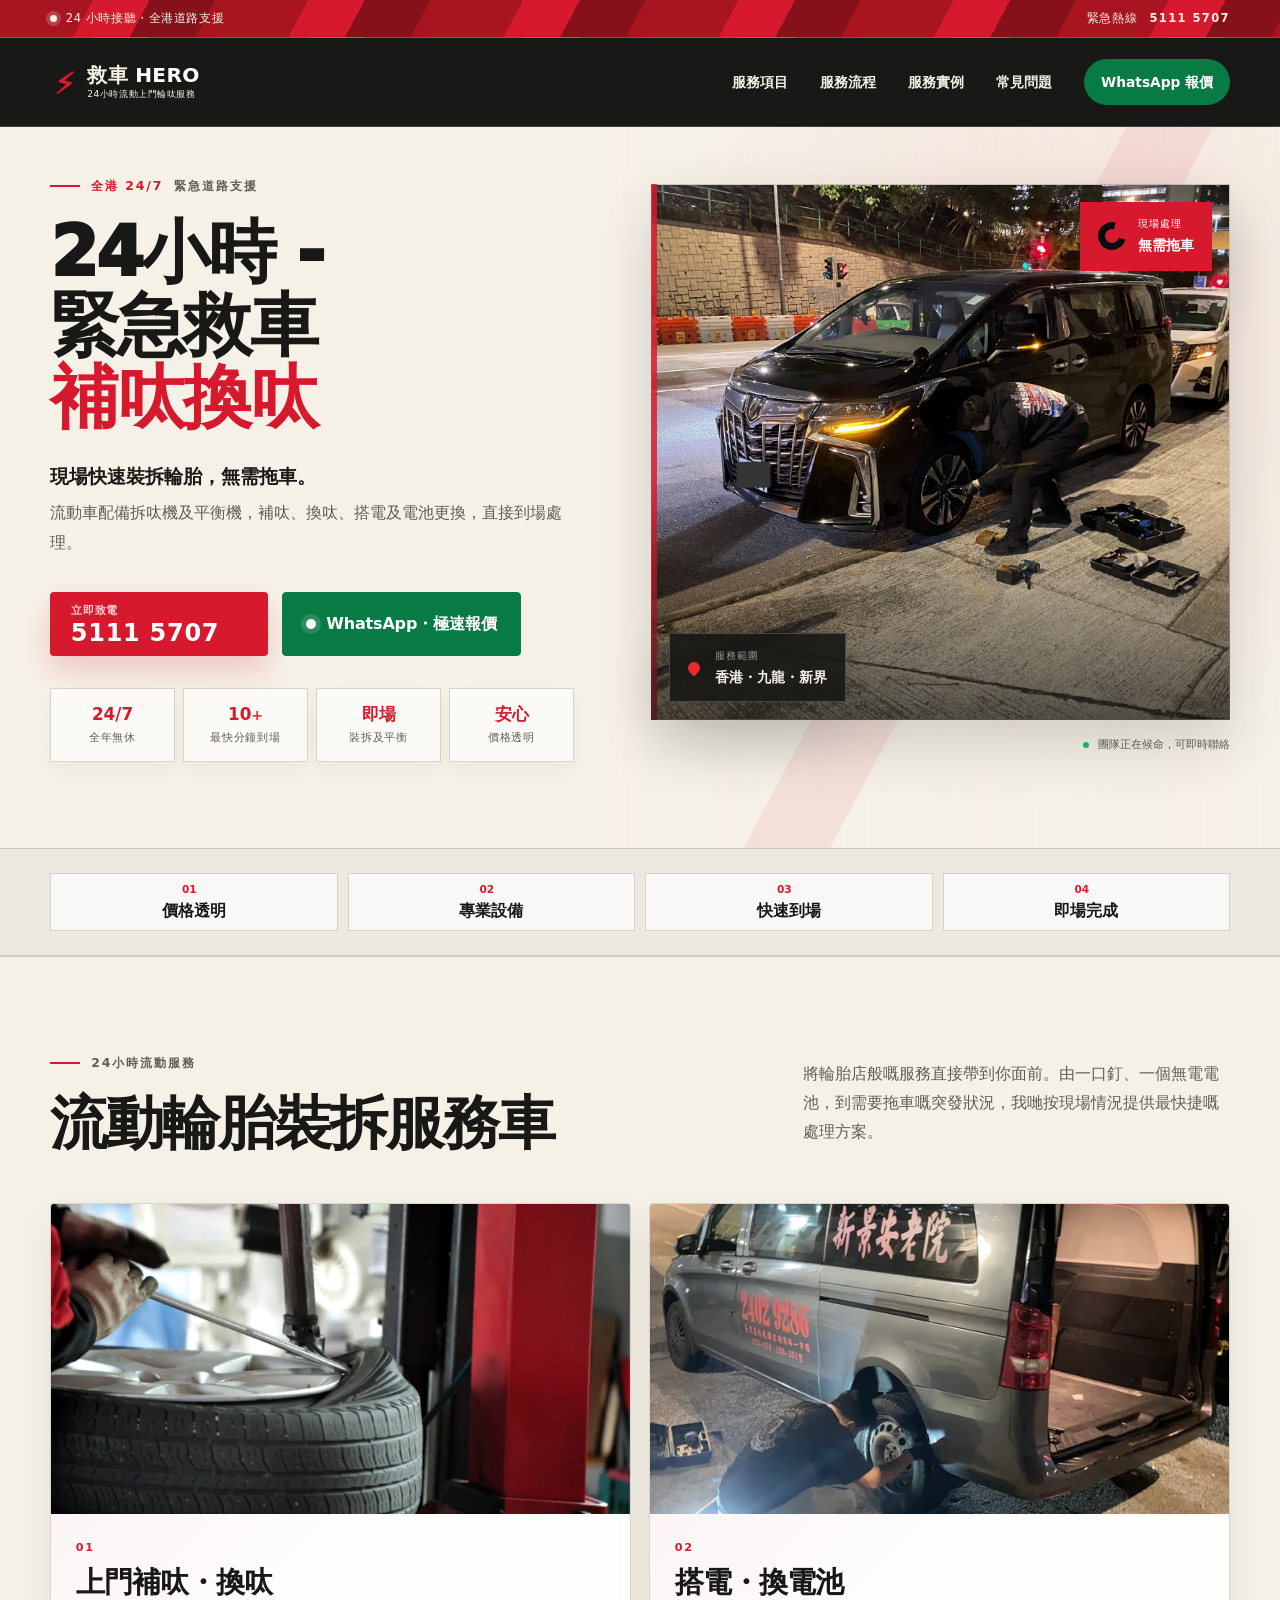
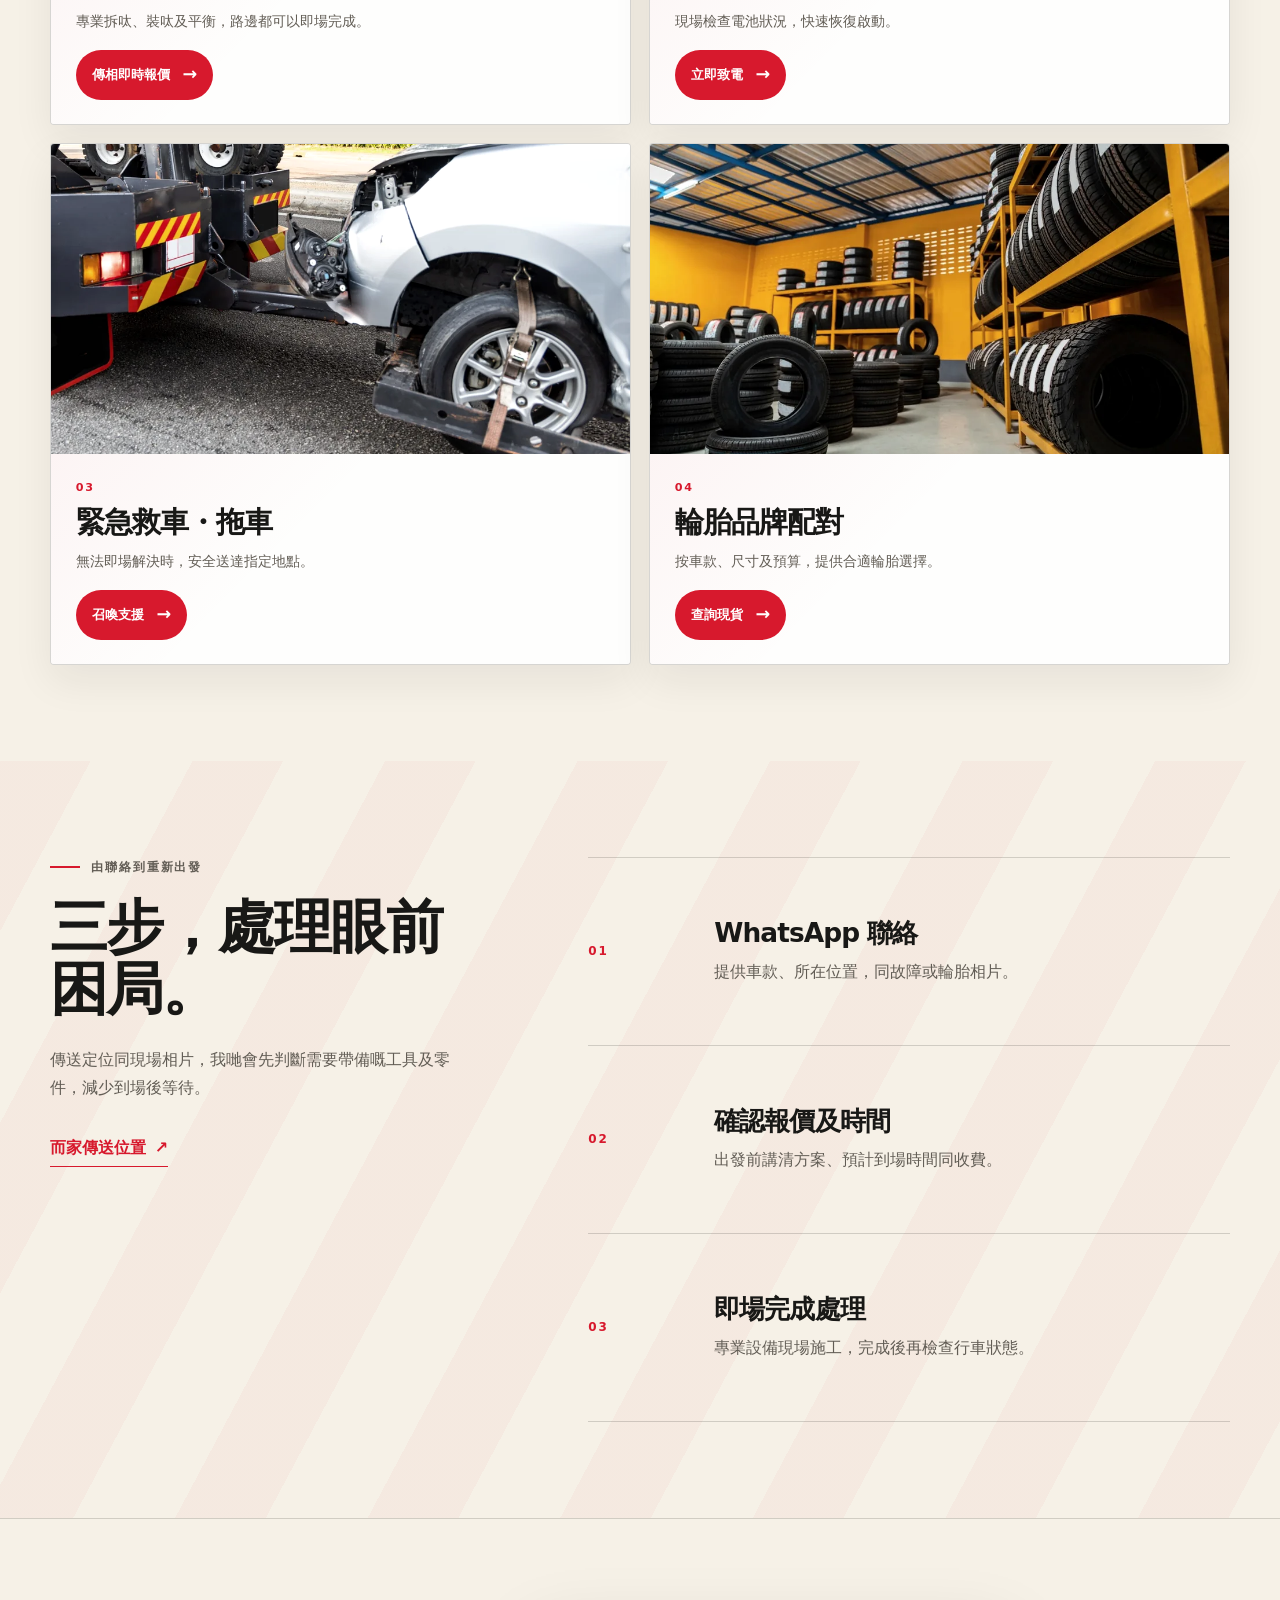
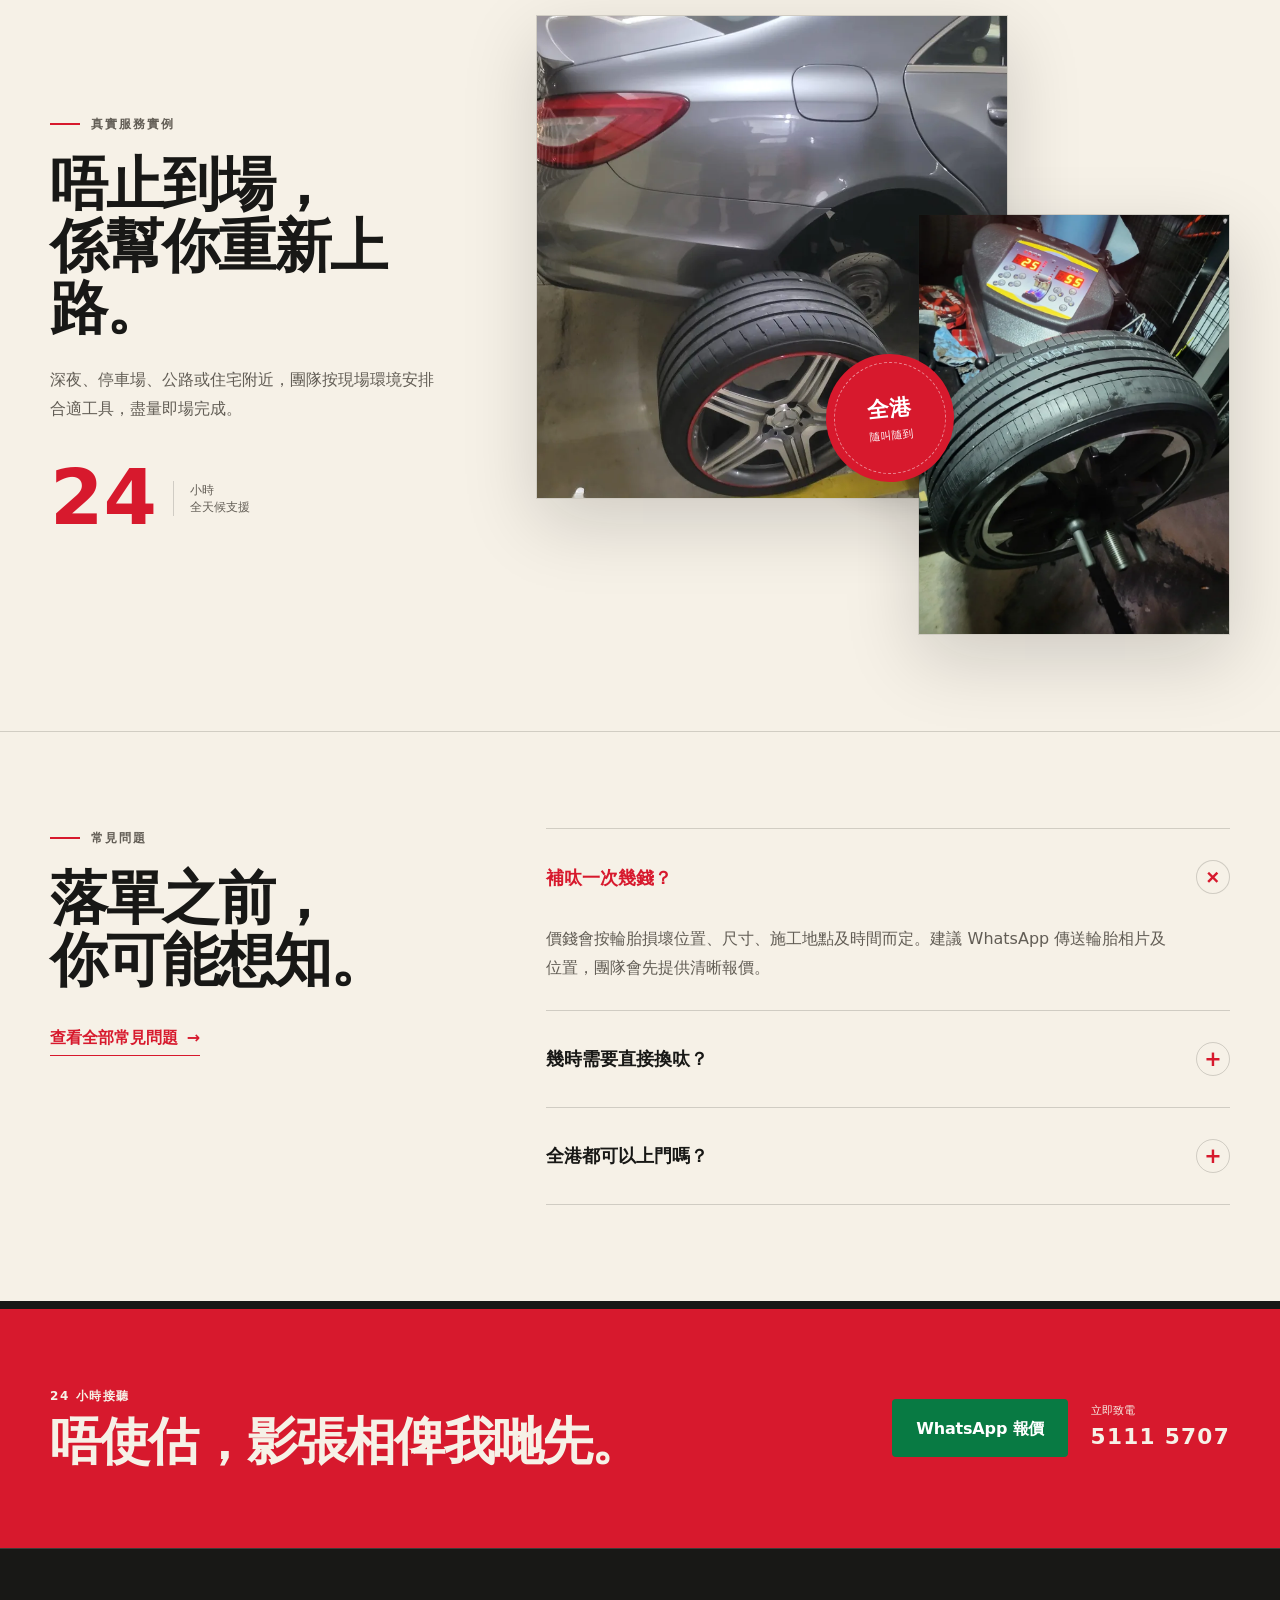
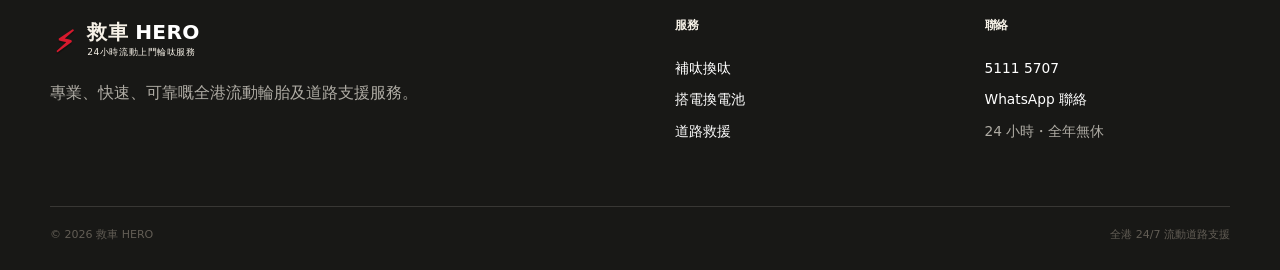
==== commit a4bea60f: "feat(預覽站): 更新三色 Light palette" ====
--- a/index.html
+++ b/index.html
@@ -3,12 +3,13 @@
 <head>
   <meta charset="UTF-8">
   <meta name="viewport" content="width=device-width, initial-scale=1.0, viewport-fit=cover">
-  <meta name="theme-color" content="#0b0b0d">
+  <meta name="theme-color" content="#181816">
   <link rel="icon" href="favicon.svg" type="image/svg+xml">
   <meta name="description" content="救車 HERO 提供全港 24 小時流動補呔、換呔、搭電及緊急道路支援。">
   <title>救車 HERO｜24 小時流動道路支援</title>
   <link rel="stylesheet" href="styles.css">
   <link rel="stylesheet" href="v2.css">
+  <link rel="stylesheet" href="v2-light.css">
   <script src="app.js" defer></script>
 </head>
 <body class="v2-home">
--- a/v2-light.css
+++ b/v2-light.css
@@ -0,0 +1,422 @@
+/*
+ * CarHero V2 Light Palette
+ * Three brand colours only:
+ *   Warm ivory  #F6F1E7
+ *   Ink charcoal #181816
+ *   Rescue red   #D7192D
+ * WhatsApp green is retained solely as a platform action colour.
+ */
+
+:root {
+  --v2-cream: #f6f1e7;
+  --v2-ink: #181816;
+  --v2-red: #d7192d;
+  --v2-red-dark: #a81420;
+  --v2-green: #087a43;
+  --v2-black: var(--v2-cream);
+  --v2-panel: rgba(255, 255, 255, .72);
+  --v2-panel-soft: rgba(255, 255, 255, .48);
+  --v2-grey: #625d55;
+  --v2-text: var(--v2-ink);
+  --v2-muted: #625d55;
+  --v2-yellow: var(--v2-red);
+  --v2-line: rgba(24, 24, 22, .17);
+}
+
+body.v2-home,
+body.v2-faq {
+  background: var(--v2-cream);
+  color: var(--v2-ink);
+}
+
+body.v2-home p,
+body.v2-faq p { color: var(--v2-muted); }
+
+body.v2-home mark,
+body.v2-faq mark { color: var(--v2-red); }
+
+body.v2-home .skip-link,
+body.v2-faq .skip-link {
+  color: #fff;
+  background: var(--v2-red);
+  box-shadow: 0 8px 24px rgba(168, 20, 32, .22);
+}
+
+body.v2-home :focus-visible,
+body.v2-faq :focus-visible { outline-color: var(--v2-red); }
+
+/* Keep a strong, compact navigation frame above the light pages. */
+body.v2-home .site-header,
+body.v2-faq .site-header {
+  background: var(--v2-ink);
+  border-bottom-color: rgba(246, 241, 231, .18);
+}
+
+body.v2-home .site-header.is-stuck,
+body.v2-faq .site-header.is-stuck {
+  background: rgba(24, 24, 22, .97);
+  box-shadow: 0 10px 28px rgba(24, 24, 22, .22);
+}
+
+body.v2-home .alert-bar,
+body.v2-faq .alert-bar {
+  background:
+    repeating-linear-gradient(118deg,
+      var(--v2-red-dark) 0 82px,
+      var(--v2-red) 82px 132px,
+      #86111b 132px 190px);
+  border-color: rgba(246, 241, 231, .22);
+}
+
+body.v2-home .alert-inner p,
+body.v2-faq .alert-inner p,
+body.v2-home .alert-inner a,
+body.v2-faq .alert-inner a,
+body.v2-home .alert-inner strong,
+body.v2-faq .alert-inner strong { color: var(--v2-cream); }
+
+body.v2-home .pulse,
+body.v2-faq .pulse {
+  background: var(--v2-cream);
+  box-shadow: 0 0 0 4px rgba(246, 241, 231, .2);
+}
+
+body.v2-home .brand-mark,
+body.v2-faq .brand-mark { color: var(--v2-red); }
+
+body.v2-home .brand-copy b,
+body.v2-faq .brand-copy b,
+body.v2-home .brand-copy small,
+body.v2-faq .brand-copy small { color: var(--v2-cream); }
+
+body.v2-home .brand-copy em,
+body.v2-faq .brand-copy em { color: #fff; }
+
+body.v2-home .site-nav > a,
+body.v2-faq .site-nav > a { color: var(--v2-cream); }
+
+body.v2-home .site-nav > a:hover,
+body.v2-faq .site-nav > a:hover,
+body.v2-home .site-nav > a[aria-current="page"],
+body.v2-faq .site-nav > a[aria-current="page"] {
+  color: #fff;
+  text-decoration-color: var(--v2-red);
+  text-decoration-thickness: 3px;
+  text-underline-offset: .45rem;
+}
+
+body.v2-home .button-primary,
+body.v2-faq .button-primary {
+  background: var(--v2-red);
+  color: #fff;
+  box-shadow: 0 14px 30px rgba(215, 25, 45, .2);
+}
+
+body.v2-home .button-secondary,
+body.v2-faq .button-secondary,
+body.v2-home .site-nav .nav-cta,
+body.v2-faq .site-nav .nav-cta {
+  background: var(--v2-green);
+  border-color: var(--v2-green);
+  color: #fff;
+}
+
+body.v2-home .button-secondary:hover,
+body.v2-faq .button-secondary:hover { background: #066638; }
+
+/* Homepage hero */
+body.v2-home .hero {
+  background:
+    linear-gradient(90deg, rgba(246, 241, 231, .99) 0 45%, rgba(246, 241, 231, .82) 64%, rgba(246, 241, 231, .98) 100%),
+    var(--v2-cream);
+}
+
+body.v2-home .hero::before {
+  background:
+    linear-gradient(118deg, transparent 0 69%, rgba(215, 25, 45, .08) 69% 74%, transparent 74%),
+    radial-gradient(circle at 82% 40%, rgba(215, 25, 45, .08), transparent 35%);
+}
+
+body.v2-home .hero h1 { color: var(--v2-ink); }
+body.v2-home .hero h1 mark { color: var(--v2-red); }
+body.v2-home .hero-lede { color: var(--v2-muted); }
+body.v2-home .hero-lede strong { color: var(--v2-ink); }
+
+body.v2-home .proof-list li {
+  border-color: var(--v2-line);
+  background: rgba(255, 255, 255, .66);
+  box-shadow: 0 8px 20px rgba(24, 24, 22, .045);
+}
+
+body.v2-home .proof-list strong { color: var(--v2-red); }
+body.v2-home .proof-list span { color: var(--v2-muted); }
+
+body.v2-home .image-frame > img {
+  filter: saturate(.9) contrast(1.04) brightness(.98);
+  border-color: rgba(24, 24, 22, .18);
+  box-shadow: 0 24px 56px rgba(24, 24, 22, .16);
+}
+
+body.v2-home .image-frame::after {
+  background:
+    linear-gradient(180deg, transparent 58%, rgba(24, 24, 22, .7)),
+    linear-gradient(90deg, rgba(215, 25, 45, .82) 0 6px, transparent 6px);
+}
+
+body.v2-home .location-chip {
+  border-color: rgba(246, 241, 231, .2);
+  background: rgba(24, 24, 22, .92);
+  color: var(--v2-cream);
+}
+
+body.v2-home .response-card {
+  background: var(--v2-red);
+  color: #fff;
+}
+body.v2-home .response-card * { color: inherit; }
+body.v2-home .availability { color: var(--v2-muted); }
+
+body.v2-home .signal-strip {
+  background:
+    linear-gradient(rgba(24, 24, 22, .035), rgba(24, 24, 22, .035)),
+    var(--v2-cream);
+  border-color: var(--v2-line);
+}
+body.v2-home .signal-grid p {
+  border-color: var(--v2-line);
+  background: rgba(255, 255, 255, .7);
+  color: var(--v2-ink);
+}
+body.v2-home .signal-grid span { color: var(--v2-red); }
+
+/* Main light surfaces */
+body.v2-home .services-section,
+body.v2-home .process-section,
+body.v2-home .cases-section,
+body.v2-home .faq-section,
+body.v2-faq .faq-service-proof,
+body.v2-faq .faq-directory {
+  background: var(--v2-cream);
+  border-color: var(--v2-line);
+}
+
+body.v2-home .section-heading h2,
+body.v2-home .process-intro h2,
+body.v2-home .case-copy h2,
+body.v2-home .faq-heading h2,
+body.v2-faq .faq-proof-heading h2,
+body.v2-faq .faq-sidebar h2,
+body.v2-faq .faq-panel-heading h2 { color: var(--v2-ink); }
+
+body.v2-home .eyebrow,
+body.v2-home .eyebrow-dark,
+body.v2-faq .eyebrow,
+body.v2-faq .eyebrow-dark,
+body.v2-home .section-heading > p { color: var(--v2-muted); }
+
+body.v2-home .eyebrow span,
+body.v2-faq .eyebrow span { color: var(--v2-red); }
+
+body.v2-home .service-card,
+body.v2-home .service-card-wide {
+  border-color: var(--v2-line);
+  background: rgba(255, 255, 255, .76);
+  box-shadow: 0 16px 40px rgba(24, 24, 22, .07);
+}
+
+body.v2-home .service-content {
+  background:
+    linear-gradient(135deg, rgba(215, 25, 45, .045), transparent 42%),
+    rgba(255, 255, 255, .76);
+}
+body.v2-home .service-content > span { color: var(--v2-red); }
+body.v2-home .service-content h3 { color: var(--v2-ink); }
+body.v2-home .service-content p { color: var(--v2-muted); }
+body.v2-home .service-content a {
+  background: var(--v2-red);
+  color: #fff;
+}
+
+body.v2-home .process-section {
+  background:
+    repeating-linear-gradient(118deg, rgba(215, 25, 45, .035) 0 80px, transparent 80px 170px),
+    var(--v2-cream);
+}
+body.v2-home .process-intro > p:not(.eyebrow),
+body.v2-home .steps p,
+body.v2-home .case-copy > p:not(.eyebrow),
+body.v2-home .case-stat span,
+body.v2-home .accordion details p { color: var(--v2-muted); }
+body.v2-home .text-link,
+body.v2-home .step-no,
+body.v2-home .case-stat strong,
+body.v2-home .faq-more-link { color: var(--v2-red); }
+body.v2-home .steps,
+body.v2-home .steps li,
+body.v2-home .case-stat span,
+body.v2-home .case-gallery figure,
+body.v2-home .accordion,
+body.v2-home .accordion details { border-color: var(--v2-line); }
+body.v2-home .steps h3,
+body.v2-home .accordion summary { color: var(--v2-ink); }
+body.v2-home .accordion summary span { color: var(--v2-red); border-color: var(--v2-line); }
+body.v2-home .accordion details[open] summary { color: var(--v2-red); }
+body.v2-home .case-secondary { border-color: var(--v2-cream); }
+
+/* Conversion band gives the light system one decisive red moment. */
+body.v2-home .final-cta,
+body.v2-faq .final-cta {
+  background: var(--v2-red);
+  color: var(--v2-cream);
+  border-top-color: var(--v2-ink);
+}
+body.v2-home .final-cta h2,
+body.v2-faq .final-cta h2,
+body.v2-home .final-cta p,
+body.v2-faq .final-cta p,
+body.v2-home .call-link,
+body.v2-faq .call-link,
+body.v2-home .call-link small,
+body.v2-faq .call-link small { color: var(--v2-cream); }
+
+body.v2-home .site-footer,
+body.v2-faq .site-footer {
+  background: var(--v2-ink);
+  border-color: rgba(246, 241, 231, .16);
+}
+body.v2-home .footer-grid > div:first-child p,
+body.v2-faq .footer-grid > div:first-child p,
+body.v2-home .footer-grid > div:not(:first-child) p,
+body.v2-faq .footer-grid > div:not(:first-child) p,
+body.v2-home .footer-bottom,
+body.v2-faq .footer-bottom { color: rgba(246, 241, 231, .68); }
+body.v2-home .footer-grid h3,
+body.v2-faq .footer-grid h3 { color: var(--v2-cream); }
+body.v2-home .footer-bottom,
+body.v2-faq .footer-bottom { border-color: rgba(246, 241, 231, .14); }
+
+/* FAQ light palette */
+body.v2-faq .faq-page-intro {
+  background:
+    linear-gradient(118deg, transparent 0 68%, rgba(215, 25, 45, .08) 68% 74%, transparent 74%),
+    var(--v2-cream);
+}
+body.v2-faq .faq-page-intro::before {
+  background:
+    radial-gradient(circle at 78% 32%, rgba(215, 25, 45, .07), transparent 30%),
+    repeating-linear-gradient(118deg, transparent 0 120px, rgba(24, 24, 22, .025) 120px 121px);
+}
+body.v2-faq .faq-intro-heading h1 { color: var(--v2-ink); }
+body.v2-faq .faq-intro-heading h1 mark { color: var(--v2-red); }
+body.v2-faq .faq-intro-copy > p,
+body.v2-faq .faq-call-link small,
+body.v2-faq .faq-proof-heading > p,
+body.v2-faq .faq-search-block > label,
+body.v2-faq .faq-search-status,
+body.v2-faq .faq-noscript,
+body.v2-faq .faq-panel-heading p { color: var(--v2-muted); }
+body.v2-faq .faq-call-link strong { color: var(--v2-red); }
+
+body.v2-faq .faq-intro-actions .button-primary {
+  color: #fff;
+  background: var(--v2-green);
+  border-color: var(--v2-green);
+  box-shadow: 0 10px 24px rgba(8, 122, 67, .2);
+}
+
+body.v2-faq .faq-intro-actions .button-primary:hover {
+  background: #066338;
+  border-color: #066338;
+}
+
+body.v2-faq .faq-proof-card {
+  border-color: var(--v2-line);
+  background: rgba(255, 255, 255, .72);
+  box-shadow: 0 14px 34px rgba(24, 24, 22, .065);
+}
+body.v2-faq .faq-proof-card figcaption span { color: var(--v2-cream); }
+
+body.v2-faq .faq-search-field input {
+  color: var(--v2-ink);
+  background: rgba(255, 255, 255, .82);
+  border-color: var(--v2-line);
+}
+body.v2-faq .faq-search-field input::placeholder { color: #777168; }
+body.v2-faq .faq-search-field input:focus {
+  border-color: var(--v2-red);
+  box-shadow: 0 0 0 4px rgba(215, 25, 45, .12);
+}
+body.v2-faq .faq-search-clear { color: var(--v2-ink); }
+body.v2-faq .faq-search-clear:hover { color: #fff; background: var(--v2-red); }
+
+body.v2-faq .faq-tabs [role="tab"] {
+  color: var(--v2-ink);
+  background: rgba(255, 255, 255, .68);
+  border-color: var(--v2-line);
+}
+body.v2-faq .faq-tabs [role="tab"]:hover {
+  color: var(--v2-red);
+  border-color: var(--v2-red);
+}
+body.v2-faq .faq-tabs [role="tab"][aria-selected="true"] {
+  color: #fff;
+  background: var(--v2-red);
+  border-color: var(--v2-red);
+}
+body.v2-faq .faq-tabs [role="tab"]::before { background: var(--v2-red); }
+body.v2-faq .faq-tabs small { color: var(--v2-red); background: rgba(215, 25, 45, .08); }
+body.v2-faq .faq-tabs [aria-selected="true"] small {
+  color: #fff;
+  background: rgba(255, 255, 255, .18);
+}
+
+body.v2-faq .faq-collection {
+  border-color: var(--v2-line);
+  background: rgba(255, 255, 255, .52);
+}
+body.v2-faq .faq-collection details { border-color: var(--v2-line); }
+body.v2-faq .faq-collection summary { color: var(--v2-ink); }
+body.v2-faq .faq-collection details[open] summary { color: var(--v2-red); }
+body.v2-faq .faq-collection summary span { color: var(--v2-red); border-color: var(--v2-line); }
+body.v2-faq .faq-collection details[open] summary span {
+  color: #fff;
+  background: var(--v2-red);
+  border-color: var(--v2-red);
+}
+body.v2-faq .faq-answer-content p,
+body.v2-faq .faq-answer-content li { color: var(--v2-muted); }
+body.v2-faq .faq-answer-content a { color: var(--v2-red); border-color: rgba(215, 25, 45, .32); }
+body.v2-faq .faq-empty { border-color: var(--v2-line); background: rgba(255, 255, 255, .5); }
+body.v2-faq .faq-empty strong { color: var(--v2-ink); }
+
+:where(body.v2-home, body.v2-faq) :focus-visible {
+  outline-color: var(--v2-red);
+}
+
+@media (max-width: 760px) {
+  body.v2-home .site-nav,
+  body.v2-faq .site-nav {
+    background:
+      linear-gradient(118deg, transparent 0 68%, rgba(215, 25, 45, .2) 68% 77%, transparent 77%),
+      rgba(24, 24, 22, .99);
+  }
+
+  body.v2-home .mobile-actions,
+  body.v2-faq .mobile-actions {
+    color: var(--v2-ink);
+    background: var(--v2-cream);
+    border-top-color: rgba(24, 24, 22, .18);
+  }
+  body.v2-home .mobile-actions a:first-child,
+  body.v2-faq .mobile-actions a:first-child {
+    color: var(--v2-red);
+    border-color: rgba(24, 24, 22, .12);
+  }
+  body.v2-home .mobile-actions a:last-child,
+  body.v2-faq .mobile-actions a:last-child {
+    color: #fff;
+    background: var(--v2-green);
+  }
+  body.v2-home .mobile-actions span,
+  body.v2-faq .mobile-actions span { color: var(--v2-muted); }
+}
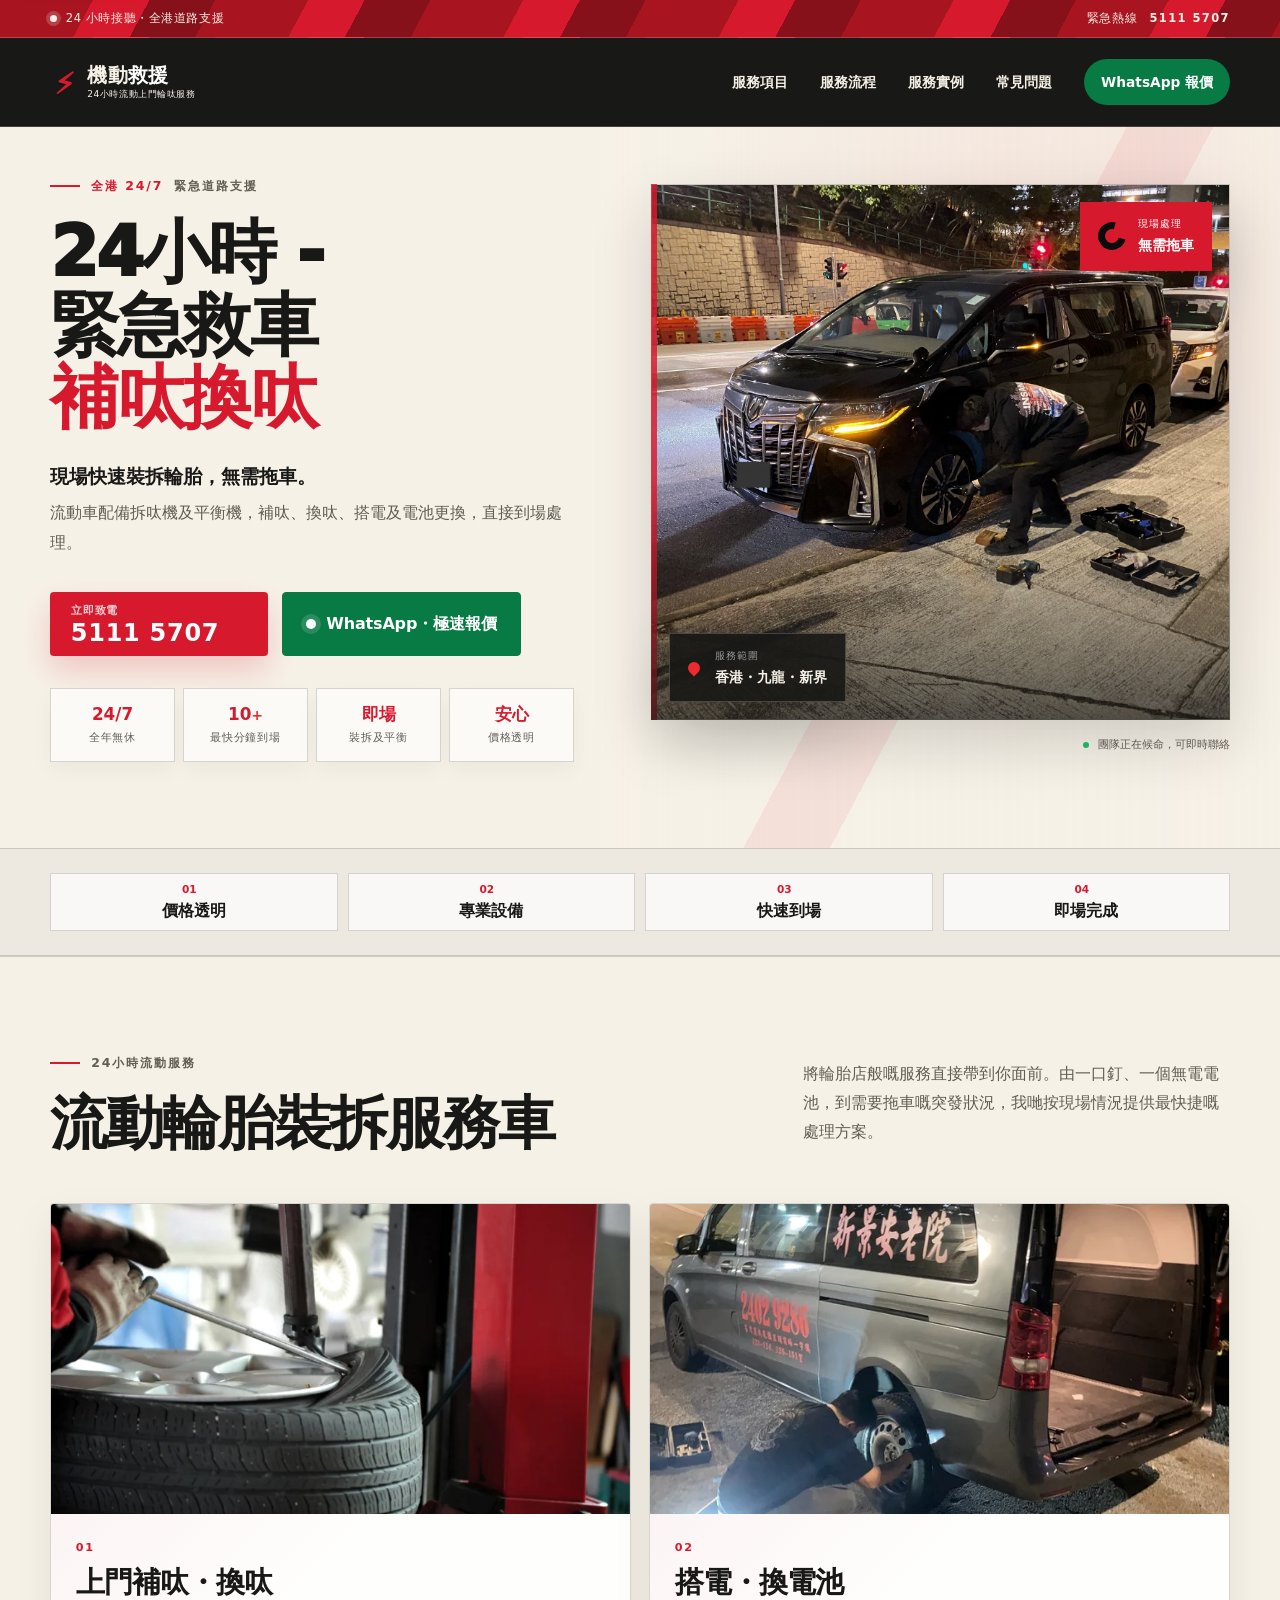
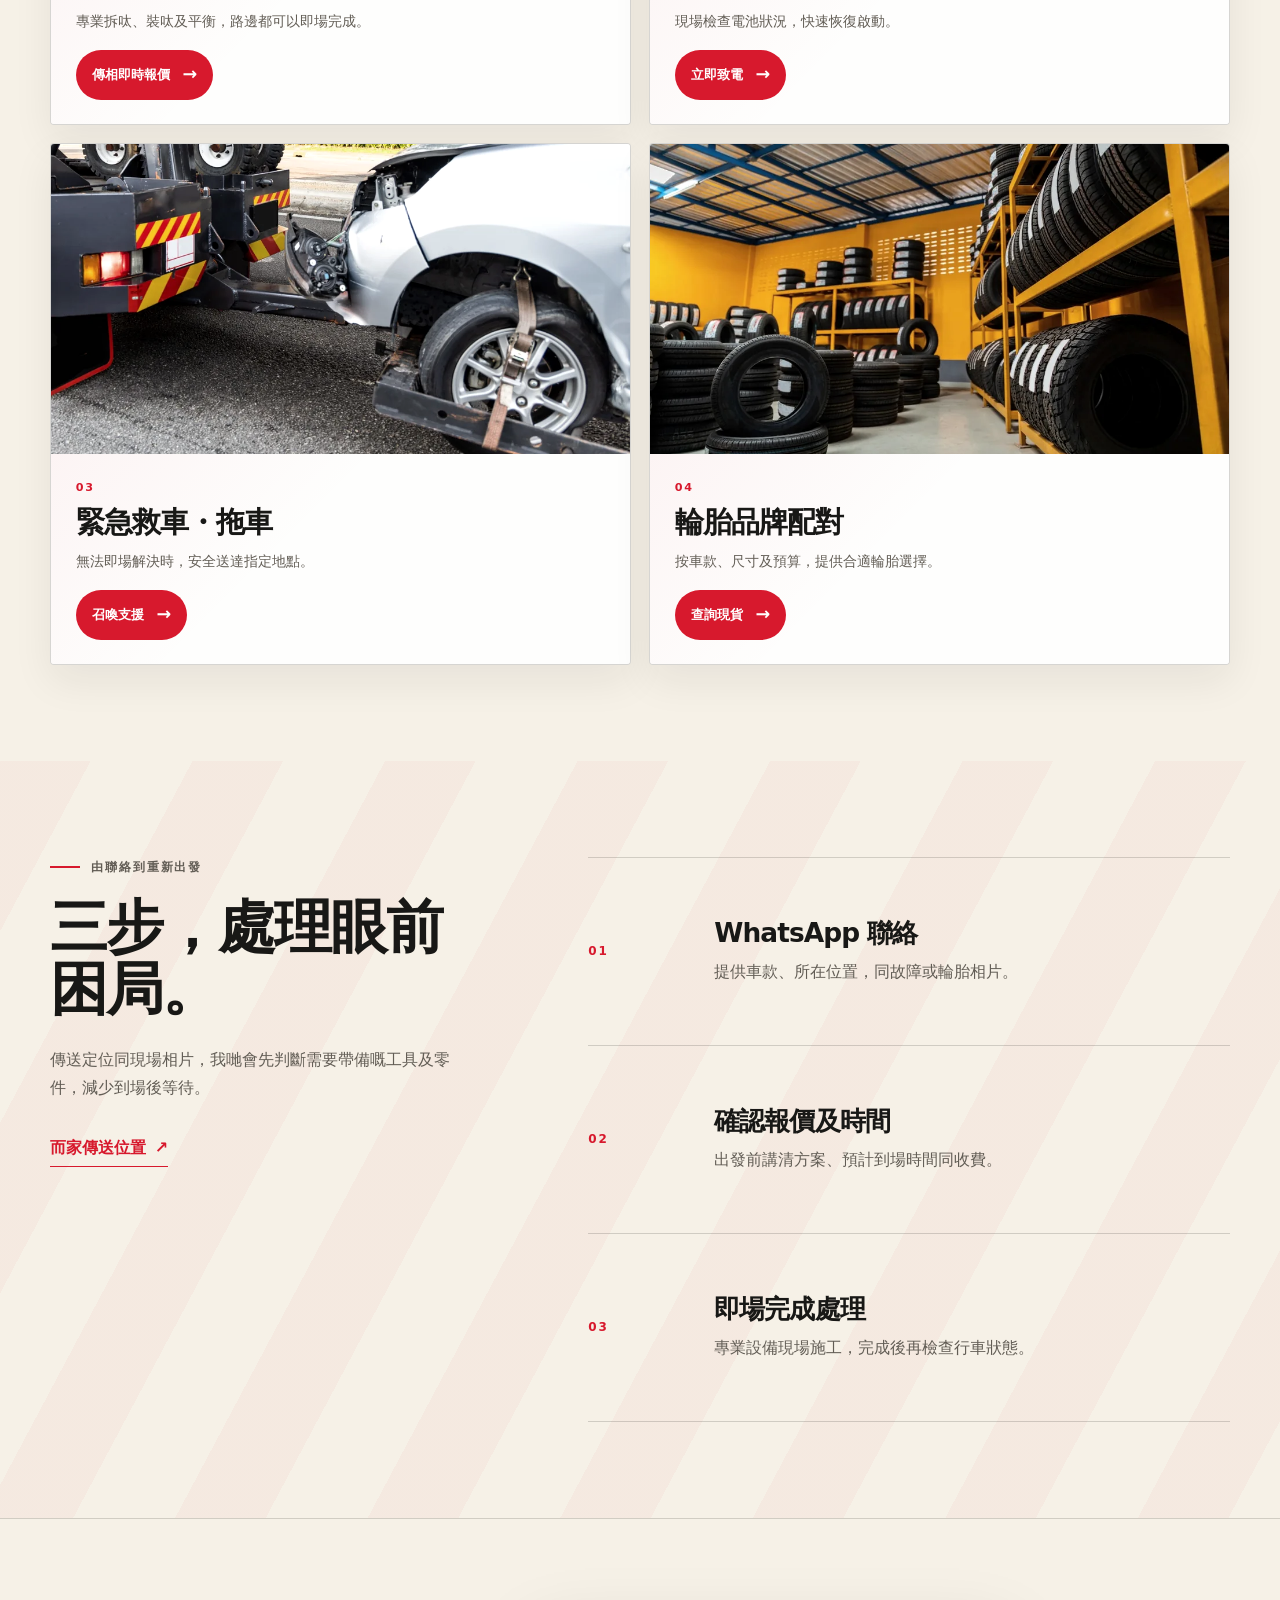
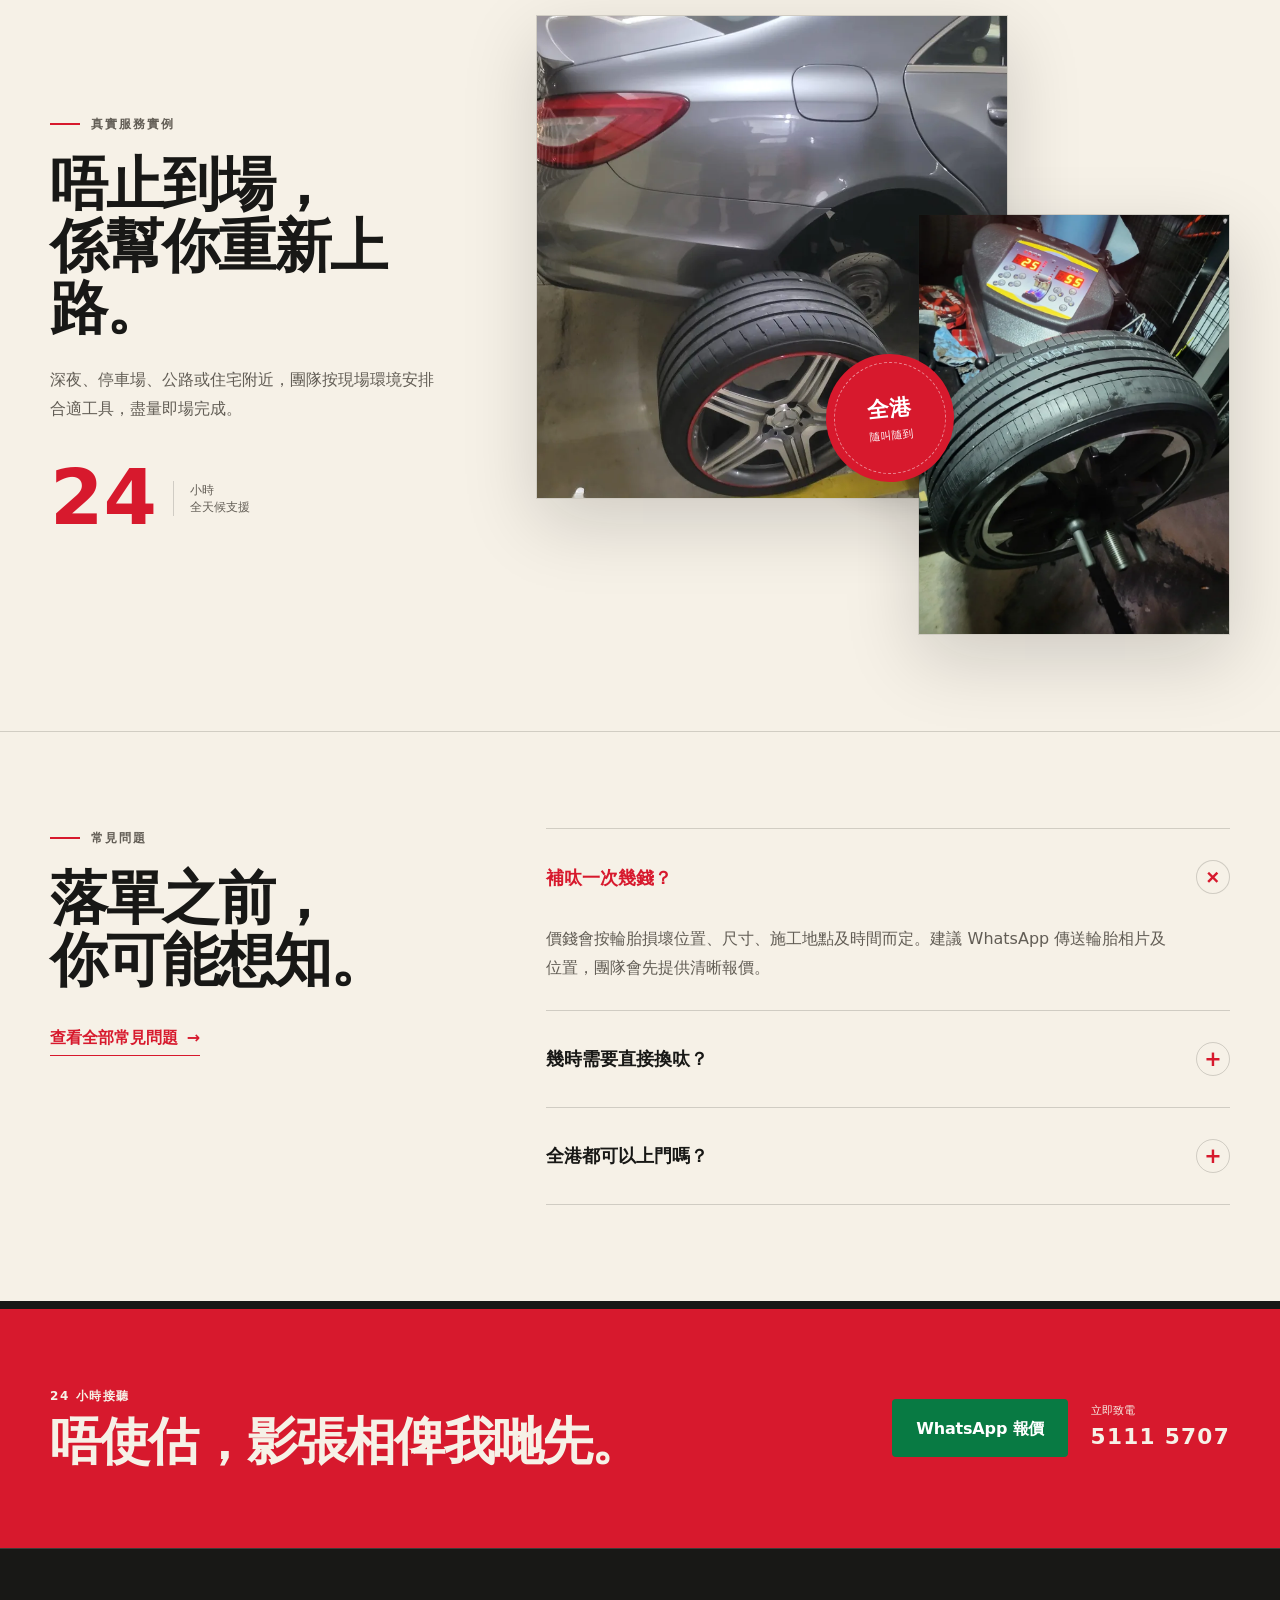
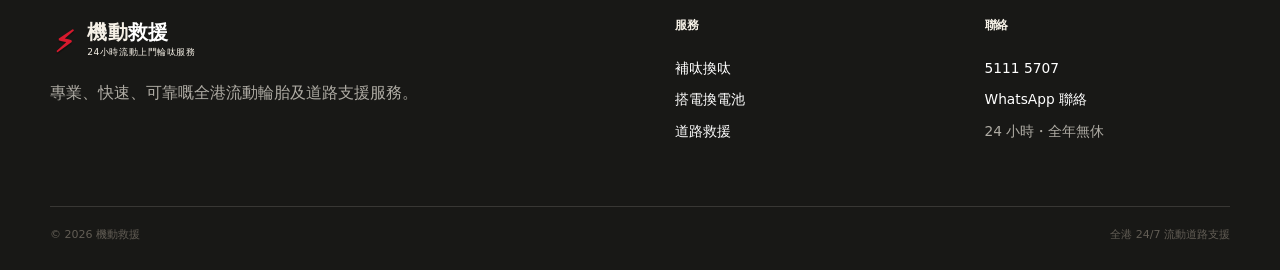
==== commit fca5096e: "fix(品牌): 將救車 HERO 更名為機動救援" ====
--- a/index.html
+++ b/index.html
@@ -5,8 +5,8 @@
   <meta name="viewport" content="width=device-width, initial-scale=1.0, viewport-fit=cover">
   <meta name="theme-color" content="#181816">
   <link rel="icon" href="favicon.svg" type="image/svg+xml">
-  <meta name="description" content="救車 HERO 提供全港 24 小時流動補呔、換呔、搭電及緊急道路支援。">
-  <title>救車 HERO｜24 小時流動道路支援</title>
+  <meta name="description" content="機動救援 提供全港 24 小時流動補呔、換呔、搭電及緊急道路支援。">
+  <title>機動救援｜24 小時流動道路支援</title>
   <link rel="stylesheet" href="styles.css">
   <link rel="stylesheet" href="v2.css">
   <link rel="stylesheet" href="v2-light.css">
@@ -19,15 +19,15 @@
     <div class="alert-bar">
       <div class="shell alert-inner">
         <p><span class="pulse" aria-hidden="true"></span>24 小時接聽・全港道路支援</p>
-        <a href="tel:+85251115707" aria-label="致電救車 HERO 5111 5707">緊急熱線 <strong>5111 5707</strong></a>
+        <a href="tel:+85251115707" aria-label="致電機動救援 5111 5707">緊急熱線 <strong>5111 5707</strong></a>
       </div>
     </div>
 
     <div class="shell nav-wrap">
-      <a class="brand" href="#top" aria-label="救車 HERO 首頁">
+      <a class="brand" href="#top" aria-label="機動救援 首頁">
         <span class="brand-mark" aria-hidden="true"><span>⚡</span></span>
         <span class="brand-copy">
-          <b>救車 <em>HERO</em></b>
+          <b>機動<em>救援</em></b>
           <small>24小時流動上門輪呔服務</small>
         </span>
       </a>
@@ -74,7 +74,7 @@
 
         <div class="hero-visual reveal" data-delay="1">
           <div class="image-frame">
-            <img src="assets/original-format/hero-van.webp" alt="救車 HERO 流動服務車在路邊候命" width="1600" height="1600" fetchpriority="high">
+            <img src="assets/original-format/hero-van.webp" alt="機動救援 流動服務車在路邊候命" width="1600" height="1600" fetchpriority="high">
             <div class="location-chip">
               <span class="location-icon" aria-hidden="true"></span>
               <div><small>服務範圍</small><strong>香港・九龍・新界</strong></div>
@@ -195,7 +195,7 @@
 
         <div class="case-gallery reveal" data-delay="1">
           <figure class="case-main">
-            <img src="assets/gallery-1.webp" alt="救車 HERO 團隊在道路現場提供輪胎服務" width="1200" height="900" loading="lazy" decoding="async">
+            <img src="assets/gallery-1.webp" alt="機動救援 團隊在道路現場提供輪胎服務" width="1200" height="900" loading="lazy" decoding="async">
           </figure>
           <figure class="case-secondary">
             <img src="assets/gallery-2.webp" alt="流動輪胎服務實例" width="900" height="1200" loading="lazy" decoding="async">
@@ -248,14 +248,14 @@
       <div>
         <a class="brand brand-footer" href="#top">
           <span class="brand-mark" aria-hidden="true"><span>⚡</span></span>
-          <span class="brand-copy"><b>救車 <em>HERO</em></b><small>24小時流動上門輪呔服務</small></span>
+          <span class="brand-copy"><b>機動<em>救援</em></b><small>24小時流動上門輪呔服務</small></span>
         </a>
         <p>專業、快速、可靠嘅全港流動輪胎及道路支援服務。</p>
       </div>
       <div><h3>服務</h3><a href="#services">補呔換呔</a><a href="#services">搭電換電池</a><a href="#services">道路救援</a></div>
       <div><h3>聯絡</h3><a href="tel:+85251115707">5111 5707</a><a href="https://wa.me/85251115707" target="_blank" rel="noopener">WhatsApp 聯絡</a><p>24 小時・全年無休</p></div>
     </div>
-    <div class="shell footer-bottom"><p>© <span data-year>2026</span> 救車 HERO</p><p>全港 24/7 流動道路支援</p></div>
+    <div class="shell footer-bottom"><p>© <span data-year>2026</span> 機動救援</p><p>全港 24/7 流動道路支援</p></div>
   </footer>
 
   <div class="mobile-actions" aria-label="快速聯絡">
